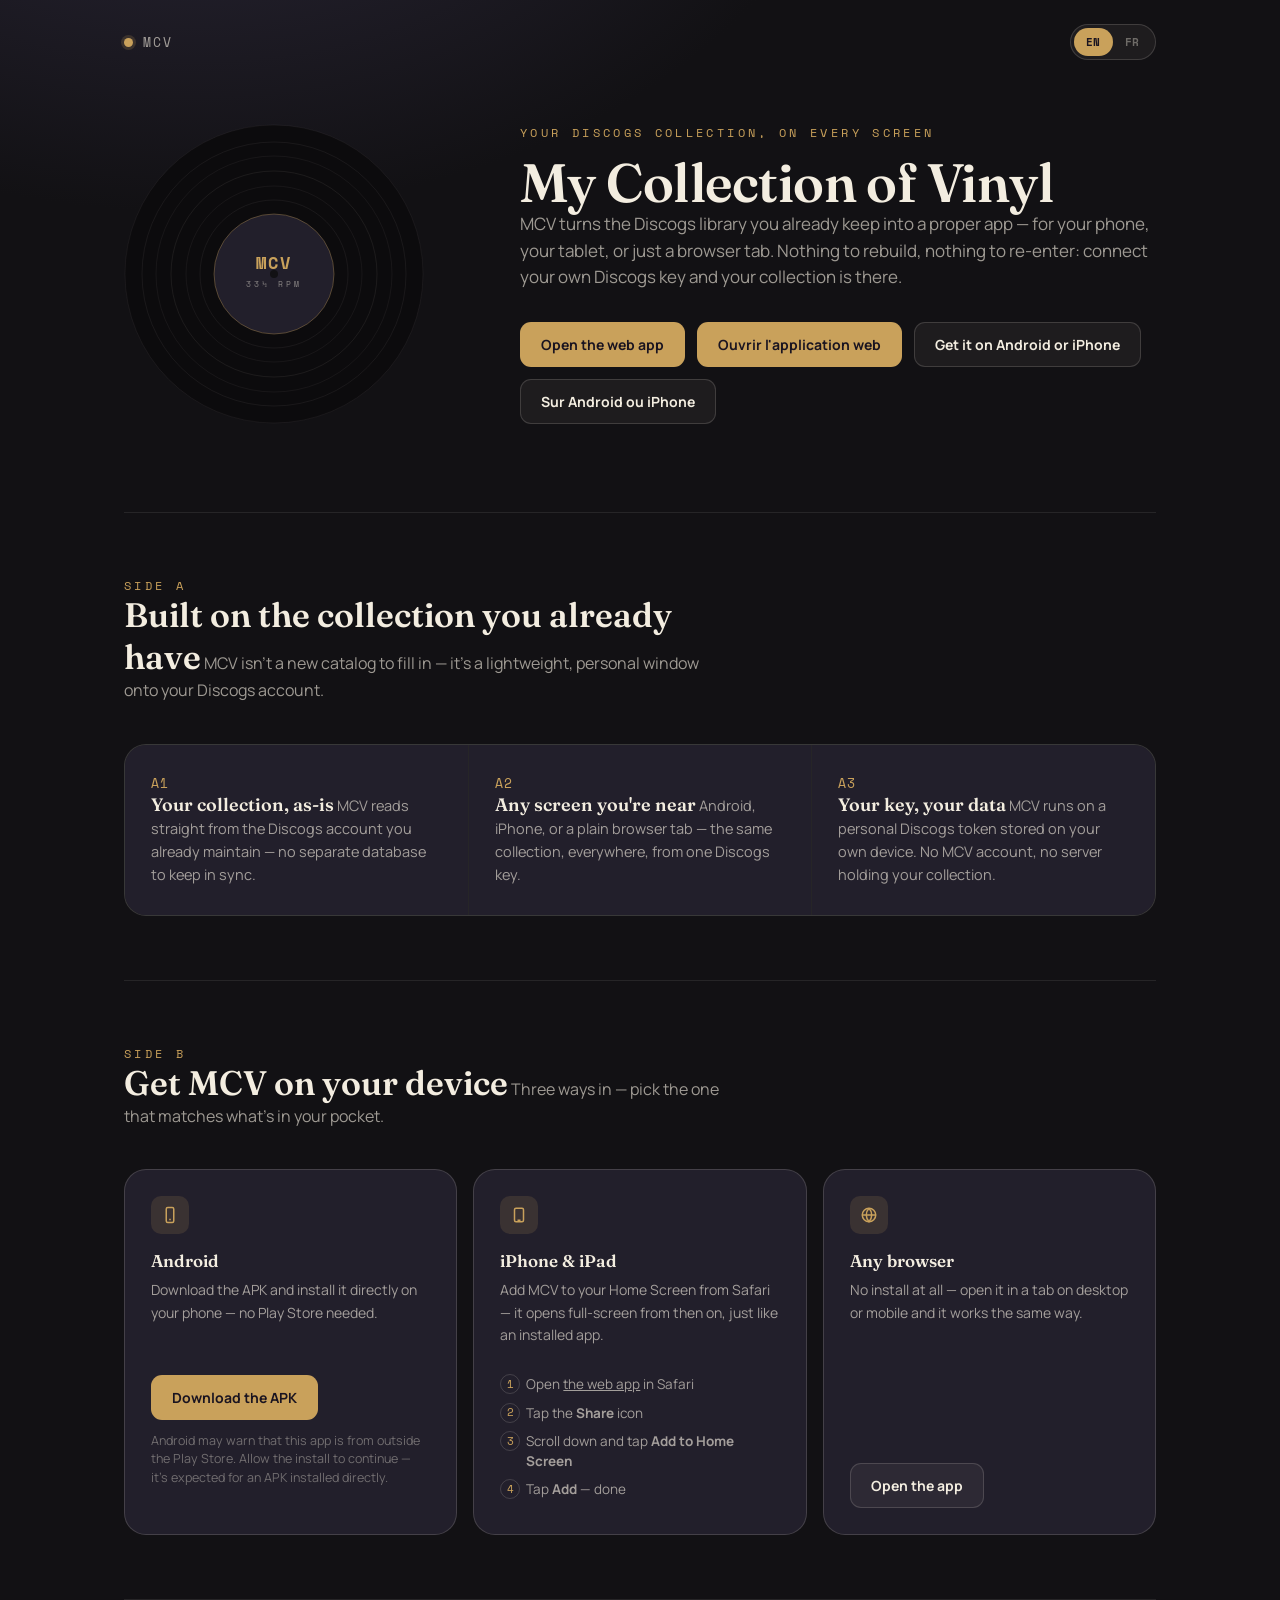
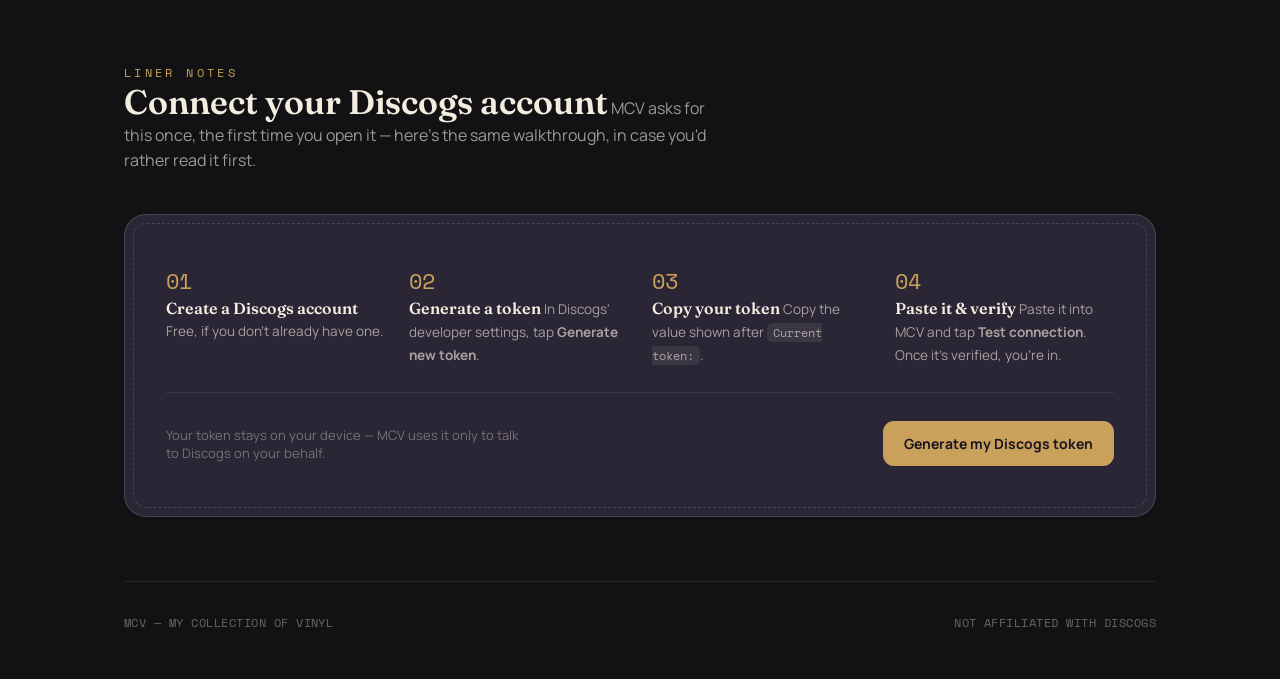
==== landing/index.html @ 3c557775 "[ADD] deploy site vitrine github pages" ====
<!DOCTYPE html>
<html lang="en" data-lang="en">
<head>
<meta charset="UTF-8">
<meta name="viewport" content="width=device-width, initial-scale=1.0">
<title>MCV — My Collection of Vinyl</title>
<meta name="description" content="Your Discogs vinyl collection, pressed into an app for Android, iPhone and the web.">
<link rel="preconnect" href="https://fonts.googleapis.com">
<link rel="preconnect" href="https://fonts.gstatic.com" crossorigin>
<link href="https://fonts.googleapis.com/css2?family=Fraunces:opsz,wght@9..144,400;9..144,600;9..144,700&family=Manrope:wght@400;500;600;700;800&family=Space+Mono:wght@400;700&display=swap" rel="stylesheet">
<style>
  :root{
    --bg-void:#121114;
    --bg-plum:#221F2B;
    --bg-plum-2:#2a2635;
    --ink:#F3EDE0;
    --ink-dim:rgba(243,237,224,0.62);
    --ink-faint:rgba(243,237,224,0.38);
    --gold:#C9A15B;
    --gold-bright:#E0BE84;
    --rust:#9C4A34;
    --groove:rgba(243,237,224,0.09);
    --groove-strong:rgba(243,237,224,0.16);
    --radius-lg:22px;
    --radius-md:16px;
    --maxw:1080px;
  }

  *{box-sizing:border-box;}
  html{scroll-behavior:smooth;}
  @media (prefers-reduced-motion: reduce){
    html{scroll-behavior:auto;}
  }

  body{
    margin:0;
    background:
      radial-gradient(1200px 800px at 15% -10%, #2c283a 0%, var(--bg-void) 55%),
      var(--bg-void);
    color:var(--ink);
    font-family:'Manrope', sans-serif;
    -webkit-font-smoothing:antialiased;
  }

  a{color:inherit;}
  button{font-family:inherit;}

  .eyebrow{
    font-family:'Space Mono', monospace;
    font-size:12px;
    letter-spacing:.28em;
    text-transform:uppercase;
    color:var(--gold);
  }

  h1,h2,h3{
    font-family:'Fraunces', serif;
    margin:0;
    color:var(--ink);
    font-weight:600;
  }

  .wrap{
    max-width:var(--maxw);
    margin:0 auto;
    padding:0 24px;
  }

  /* language toggle behaviour */
  [data-en], [data-fr]{ display:none; }
  html[data-lang="en"] [data-en]{ display:initial; }
  html[data-lang="fr"] [data-fr]{ display:initial; }
  html[data-lang="en"] span[data-en], html[data-lang="fr"] span[data-fr] { display:inline; }
  html[data-lang="en"] li[data-en], html[data-lang="fr"] li[data-fr] { display:list-item; }
  html[data-lang="en"] div[data-en], html[data-lang="fr"] div[data-fr] { display:block; }

  /* ---------- NAV ---------- */
  nav{
    display:flex;
    align-items:center;
    justify-content:space-between;
    padding:24px 0 0;
  }
  .brand{
    display:flex;
    align-items:center;
    gap:10px;
    font-family:'Space Mono', monospace;
    font-size:13px;
    letter-spacing:.14em;
    color:var(--ink-dim);
  }
  .brand .dot{
    width:9px;height:9px;border-radius:50%;
    background:var(--gold);
    box-shadow:0 0 0 3px rgba(201,161,91,0.18);
  }
  .lang-toggle{
    display:flex;
    padding:3px;
    border-radius:999px;
    background:rgba(243,237,224,0.05);
    border:1px solid var(--groove-strong);
  }
  .lang-toggle button{
    border:none;
    background:transparent;
    color:var(--ink-faint);
    font-family:'Space Mono', monospace;
    font-size:11px;
    font-weight:700;
    letter-spacing:.05em;
    padding:6px 12px;
    border-radius:999px;
    cursor:pointer;
  }
  .lang-toggle button.active{
    background:var(--gold);
    color:#1a1420;
  }
  .lang-toggle button:focus-visible, a:focus-visible, .btn:focus-visible{
    outline:2px solid var(--gold-bright);
    outline-offset:2px;
  }

  /* ---------- HERO ---------- */
  .hero{
    display:grid;
    grid-template-columns:340px 1fr;
    gap:56px;
    align-items:center;
    padding:64px 0 88px;
  }
  @media (max-width:820px){
    .hero{grid-template-columns:1fr; padding:40px 0 56px; text-align:center;}
    .hero .record-wrap{margin:0 auto;}
    .hero-actions{justify-content:center;}
  }

  .record-wrap{
    position:relative;
    width:300px;
    height:300px;
  }
  .record{
    width:100%;height:100%;
    animation:spin 9s linear infinite;
  }
  @media (prefers-reduced-motion: reduce){
    .record{animation:none;}
  }
  @keyframes spin{ to{ transform:rotate(360deg);} }

  h1.headline{
    font-size:clamp(34px, 5vw, 54px);
    line-height:1.04;
    letter-spacing:-.01em;
  }
  .tagline{
    margin-top:18px;
    font-size:17px;
    line-height:1.55;
    color:var(--ink-dim);
    max-width:46ch;
  }
  @media (max-width:820px){ .tagline{ margin-inline:auto; } }

  .hero-actions{
    margin-top:32px;
    display:flex;
    flex-wrap:wrap;
    gap:12px;
  }
  .btn{
    display:inline-flex;
    align-items:center;
    gap:8px;
    padding:12px 20px;
    border-radius:11px;
    font-size:14px;
    font-weight:700;
    text-decoration:none;
    border:1px solid transparent;
    cursor:pointer;
  }
  .btn-primary{ background:var(--gold); color:#1a1420; }
  .btn-primary:hover{ background:var(--gold-bright); }
  .btn-ghost{ background:rgba(243,237,224,0.05); border-color:var(--groove-strong); color:var(--ink); }
  .btn-ghost:hover{ border-color:var(--gold); }

  /* ---------- SECTION shell ---------- */
  section{ padding:64px 0; border-top:1px solid var(--groove); }
  .section-head{ margin-bottom:40px; max-width:60ch; }
  @media (max-width:820px){ .section-head{ text-align:center; margin-inline:auto; } }
  .section-head h2{ font-size:clamp(26px,3.4vw,34px); margin-top:10px; }
  .section-head p{ color:var(--ink-dim); margin-top:12px; line-height:1.6; }

  /* ---------- TRACKLIST (features) ---------- */
  .tracklist{
    display:grid;
    grid-template-columns:repeat(3,1fr);
    gap:1px;
    background:var(--groove);
    border:1px solid var(--groove);
    border-radius:var(--radius-lg);
    overflow:hidden;
  }
  @media (max-width:820px){ .tracklist{ grid-template-columns:1fr; } }
  .track{
    background:var(--bg-plum);
    padding:28px 26px;
  }
  .track .idx{
    font-family:'Space Mono', monospace;
    color:var(--gold);
    font-size:13px;
    letter-spacing:.08em;
  }
  .track h3{ font-size:18px; margin-top:14px; }
  .track p{ color:var(--ink-dim); font-size:14.5px; line-height:1.6; margin-top:10px; }

  /* ---------- PLATFORM CARDS ---------- */
  .platforms{
    display:grid;
    grid-template-columns:repeat(3,1fr);
    gap:16px;
  }
  @media (max-width:900px){ .platforms{ grid-template-columns:1fr; } }
  .card{
    background:var(--bg-plum);
    border:1px solid var(--groove-strong);
    border-radius:var(--radius-lg);
    padding:26px;
    display:flex;
    flex-direction:column;
  }
  .card .icon{
    width:38px;height:38px;
    display:flex;align-items:center;justify-content:center;
    border-radius:10px;
    background:rgba(201,161,91,0.14);
    color:var(--gold);
    margin-bottom:16px;
  }
  .card h3{ font-size:17px; }
  .card p{ color:var(--ink-dim); font-size:14px; line-height:1.6; margin-top:8px; flex:1; }
  .card .btn{ margin-top:18px; align-self:flex-start; }
  .card .note{
    margin-top:12px;
    font-size:12.5px;
    color:var(--ink-faint);
    line-height:1.5;
  }
  .steps-inline{ margin:14px 0 0; padding-left:0; list-style:none; }
  .steps-inline li{
    counter-increment:step;
    font-size:13.5px;
    color:var(--ink-dim);
    padding-left:26px;
    position:relative;
    margin-bottom:8px;
    line-height:1.5;
  }
  .steps-inline{ counter-reset:step; }
  .steps-inline li::before{
    content:counter(step);
    position:absolute; left:0; top:0;
    font-family:'Space Mono', monospace;
    font-size:11px;
    color:var(--gold);
    border:1px solid var(--groove-strong);
    width:18px;height:18px;
    border-radius:50%;
    display:flex;align-items:center;justify-content:center;
  }

  /* ---------- SETUP (liner notes) ---------- */
  .liner{
    background:var(--bg-plum-2);
    border:1px solid var(--groove-strong);
    border-radius:var(--radius-lg);
    padding:8px;
  }
  .liner-inner{
    border:1px dashed var(--groove-strong);
    border-radius:calc(var(--radius-lg) - 8px);
    padding:32px;
  }
  .setup-steps{
    display:grid;
    grid-template-columns:repeat(4,1fr);
    gap:24px;
    margin-top:8px;
  }
  @media (max-width:900px){ .setup-steps{ grid-template-columns:1fr 1fr; } }
  @media (max-width:560px){ .setup-steps{ grid-template-columns:1fr; } }
  .setup-step .num{
    font-family:'Space Mono', monospace;
    font-size:22px;
    color:var(--gold);
  }
  .setup-step h4{
    font-family:'Fraunces', serif;
    font-weight:600;
    font-size:16px;
    margin:8px 0 0;
    color:var(--ink);
  }
  .setup-step p{
    font-size:13.5px;
    color:var(--ink-dim);
    line-height:1.55;
    margin-top:6px;
  }
  .setup-step code{
    background:rgba(243,237,224,0.08);
    padding:1px 6px;
    border-radius:5px;
    font-family:'Space Mono', monospace;
    font-size:12px;
  }
  .liner-foot{
    margin-top:26px;
    padding-top:20px;
    border-top:1px solid var(--groove);
    display:flex;
    align-items:center;
    justify-content:space-between;
    flex-wrap:wrap;
    gap:14px;
  }
  .liner-foot p{ color:var(--ink-faint); font-size:13px; max-width:44ch; }

  footer{
    border-top:1px solid var(--groove);
    padding:32px 0 48px;
    display:flex;
    justify-content:space-between;
    align-items:center;
    flex-wrap:wrap;
    gap:12px;
    font-family:'Space Mono', monospace;
    font-size:12px;
    color:var(--ink-faint);
    letter-spacing:.04em;
  }
</style>
</head>
<body>

<div class="wrap">
  <nav>
    <div class="brand"><span class="dot"></span> MCV</div>
    <div class="lang-toggle" role="group" aria-label="Language">
      <button id="btn-en" class="active" onclick="setLang('en')">EN</button>
      <button id="btn-fr" onclick="setLang('fr')">FR</button>
    </div>
  </nav>

  <!-- ---------- HERO ---------- -->
  <section class="hero" style="border-top:none;">
    <div class="record-wrap" aria-hidden="true">
      <svg class="record" viewBox="0 0 300 300" xmlns="http://www.w3.org/2000/svg">
        <circle cx="150" cy="150" r="149" fill="#0c0b0d"/>
        <circle cx="150" cy="150" r="149" fill="none" stroke="rgba(243,237,224,0.05)" stroke-width="1"/>
        <circle cx="150" cy="150" r="132" fill="none" stroke="rgba(243,237,224,0.06)" stroke-width="1"/>
        <circle cx="150" cy="150" r="118" fill="none" stroke="rgba(243,237,224,0.05)" stroke-width="1"/>
        <circle cx="150" cy="150" r="103" fill="none" stroke="rgba(243,237,224,0.07)" stroke-width="1"/>
        <circle cx="150" cy="150" r="88" fill="none" stroke="rgba(243,237,224,0.05)" stroke-width="1"/>
        <circle cx="150" cy="150" r="74" fill="none" stroke="rgba(243,237,224,0.06)" stroke-width="1"/>
        <circle cx="150" cy="150" r="60" fill="#221F2B" stroke="rgba(201,161,91,0.35)" stroke-width="1"/>
        <circle cx="150" cy="150" r="59" fill="none"/>
        <text x="150" y="145" text-anchor="middle" font-family="Space Mono, monospace" font-size="17" letter-spacing="2" fill="#C9A15B" font-weight="700">MCV</text>
        <text x="150" y="163" text-anchor="middle" font-family="Space Mono, monospace" font-size="8" letter-spacing="3" fill="rgba(243,237,224,0.5)">33⅓ RPM</text>
        <circle cx="150" cy="150" r="4" fill="#121114"/>
      </svg>
    </div>

    <div>
      <div class="eyebrow" data-en>YOUR DISCOGS COLLECTION, ON EVERY SCREEN</div>
      <div class="eyebrow" data-fr>VOTRE COLLECTION DISCOGS, SUR TOUS VOS ÉCRANS</div>
      <h1 class="headline" style="margin-top:14px;">
        <span data-en>My Collection of Vinyl</span>
        <span data-fr>My Collection of Vinyl</span>
      </h1>
      <p class="tagline" data-en>MCV turns the Discogs library you already keep into a proper app — for your phone, your tablet, or just a browser tab. Nothing to rebuild, nothing to re-enter: connect your own Discogs key and your collection is there.</p>
      <p class="tagline" data-fr>MCV transforme la collection que vous tenez déjà sur Discogs en une vraie application — pour votre téléphone, votre tablette, ou simplement un onglet de navigateur. Rien à reconstruire, rien à ressaisir : connectez votre propre clé Discogs et votre collection est là.</p>

      <div class="hero-actions">
        <a class="btn btn-primary" href="../" data-en>Open the web app</a>
        <a class="btn btn-primary" href="../" data-fr>Ouvrir l'application web</a>
        <a class="btn btn-ghost" href="#get-app" data-en>Get it on Android or iPhone</a>
        <a class="btn btn-ghost" href="#get-app" data-fr>Sur Android ou iPhone</a>
      </div>
    </div>
  </section>

  <!-- ---------- WHAT IT IS ---------- -->
  <section id="about">
    <div class="section-head">
      <div class="eyebrow" data-en>SIDE A</div>
      <div class="eyebrow" data-fr>FACE A</div>
      <h2 data-en>Built on the collection you already have</h2>
      <h2 data-fr>Construite sur la collection que vous avez déjà</h2>
      <p data-en>MCV isn't a new catalog to fill in — it's a lightweight, personal window onto your Discogs account.</p>
      <p data-fr>MCV n'est pas un nouveau catalogue à remplir — c'est une fenêtre légère et personnelle sur votre compte Discogs.</p>
    </div>

    <div class="tracklist">
      <div class="track">
        <div class="idx">A1</div>
        <h3 data-en>Your collection, as-is</h3>
        <h3 data-fr>Votre collection, telle quelle</h3>
        <p data-en>MCV reads straight from the Discogs account you already maintain — no separate database to keep in sync.</p>
        <p data-fr>MCV lit directement le compte Discogs que vous tenez déjà — aucune base séparée à synchroniser.</p>
      </div>
      <div class="track">
        <div class="idx">A2</div>
        <h3 data-en>Any screen you're near</h3>
        <h3 data-fr>N'importe quel écran</h3>
        <p data-en>Android, iPhone, or a plain browser tab — the same collection, everywhere, from one Discogs key.</p>
        <p data-fr>Android, iPhone, ou simplement un navigateur — la même collection, partout, avec une seule clé Discogs.</p>
      </div>
      <div class="track">
        <div class="idx">A3</div>
        <h3 data-en>Your key, your data</h3>
        <h3 data-fr>Votre clé, vos données</h3>
        <p data-en>MCV runs on a personal Discogs token stored on your own device. No MCV account, no server holding your collection.</p>
        <p data-fr>MCV fonctionne avec un jeton Discogs personnel stocké sur votre propre appareil. Aucun compte MCV, aucun serveur ne conserve votre collection.</p>
      </div>
    </div>
  </section>

  <!-- ---------- GET THE APP ---------- -->
  <section id="get-app">
    <div class="section-head">
      <div class="eyebrow" data-en>SIDE B</div>
      <div class="eyebrow" data-fr>FACE B</div>
      <h2 data-en>Get MCV on your device</h2>
      <h2 data-fr>Installer MCV sur votre appareil</h2>
      <p data-en>Three ways in — pick the one that matches what's in your pocket.</p>
      <p data-fr>Trois façons d'y accéder — choisissez celle qui correspond à ce que vous avez sous la main.</p>
    </div>

    <div class="platforms">
      <div class="card">
        <div class="icon" aria-hidden="true">
          <svg width="18" height="18" viewBox="0 0 24 24" fill="none" stroke="currentColor" stroke-width="2"><rect x="7" y="2" width="10" height="20" rx="2"/><line x1="11" y1="18" x2="13" y2="18"/></svg>
        </div>
        <h3 data-en>Android</h3>
        <h3 data-fr>Android</h3>
        <p data-en>Download the APK and install it directly on your phone — no Play Store needed.</p>
        <p data-fr>Téléchargez l'APK et installez-le directement sur votre téléphone — sans passer par le Play Store.</p>
        <a class="btn btn-primary" href="./downloads/mcv.apk" download>
          <span data-en>Download the APK</span><span data-fr>Télécharger l'APK</span>
        </a>
        <p class="note" data-en>Android may warn that this app is from outside the Play Store. Allow the install to continue — it's expected for an APK installed directly.</p>
        <p class="note" data-fr>Android peut signaler que l'application vient d'en dehors du Play Store. Autorisez l'installation à continuer — c'est normal pour un APK installé directement.</p>
      </div>

      <div class="card">
        <div class="icon" aria-hidden="true">
          <svg width="18" height="18" viewBox="0 0 24 24" fill="none" stroke="currentColor" stroke-width="2"><rect x="6" y="3" width="12" height="18" rx="2"/><line x1="10" y1="19" x2="14" y2="19"/></svg>
        </div>
        <h3 data-en>iPhone &amp; iPad</h3>
        <h3 data-fr>iPhone et iPad</h3>
        <p data-en>Add MCV to your Home Screen from Safari — it opens full-screen from then on, just like an installed app.</p>
        <p data-fr>Ajoutez MCV à votre écran d'accueil depuis Safari — elle s'ouvrira ensuite en plein écran, comme une application installée.</p>
        <ol class="steps-inline">
          <li data-en>Open <a href="../">the web app</a> in Safari</li>
          <li data-fr>Ouvrez <a href="../">l'application web</a> dans Safari</li>
          <li data-en>Tap the <strong>Share</strong> icon</li>
          <li data-fr>Appuyez sur l'icône <strong>Partager</strong></li>
          <li data-en>Scroll down and tap <strong>Add to Home Screen</strong></li>
          <li data-fr>Faites défiler puis appuyez sur <strong>Sur l'écran d'accueil</strong></li>
          <li data-en>Tap <strong>Add</strong> — done</li>
          <li data-fr>Appuyez sur <strong>Ajouter</strong> — c'est fait</li>
        </ol>
      </div>

      <div class="card">
        <div class="icon" aria-hidden="true">
          <svg width="18" height="18" viewBox="0 0 24 24" fill="none" stroke="currentColor" stroke-width="2"><circle cx="12" cy="12" r="9"/><path d="M3 12h18M12 3a13 13 0 0 1 0 18a13 13 0 0 1 0-18"/></svg>
        </div>
        <h3 data-en>Any browser</h3>
        <h3 data-fr>N'importe quel navigateur</h3>
        <p data-en>No install at all — open it in a tab on desktop or mobile and it works the same way.</p>
        <p data-fr>Aucune installation — ouvrez-la dans un onglet, sur ordinateur ou mobile, elle fonctionne de la même façon.</p>
        <a class="btn btn-ghost" href="../">
          <span data-en>Open the app</span><span data-fr>Ouvrir l'application</span>
        </a>
      </div>
    </div>
  </section>

  <!-- ---------- SETUP / LINER NOTES ---------- -->
  <section id="setup">
    <div class="section-head">
      <div class="eyebrow" data-en>LINER NOTES</div>
      <div class="eyebrow" data-fr>NOTES DE POCHETTE</div>
      <h2 data-en>Connect your Discogs account</h2>
      <h2 data-fr>Connecter votre compte Discogs</h2>
      <p data-en>MCV asks for this once, the first time you open it — here's the same walkthrough, in case you'd rather read it first.</p>
      <p data-fr>MCV le demande une seule fois, à la première ouverture — voici exactement les mêmes étapes, si vous préférez les lire avant.</p>
    </div>

    <div class="liner">
      <div class="liner-inner">
        <div class="setup-steps">
          <div class="setup-step">
            <div class="num">01</div>
            <h4 data-en>Create a Discogs account</h4>
            <h4 data-fr>Créez un compte Discogs</h4>
            <p data-en>Free, if you don't already have one.</p>
            <p data-fr>Gratuit, si vous n'en avez pas encore un.</p>
          </div>
          <div class="setup-step">
            <div class="num">02</div>
            <h4 data-en>Generate a token</h4>
            <h4 data-fr>Générez un jeton</h4>
            <p data-en>In Discogs' developer settings, tap <strong>Generate new token</strong>.</p>
            <p data-fr>Dans les paramètres développeur de Discogs, appuyez sur <strong>Générer un nouveau jeton</strong>.</p>
          </div>
          <div class="setup-step">
            <div class="num">03</div>
            <h4 data-en>Copy your token</h4>
            <h4 data-fr>Copiez votre jeton</h4>
            <p data-en>Copy the value shown after <code>Current token:</code>.</p>
            <p data-fr>Copiez la valeur affichée après <code>Jeton actuel :</code>.</p>
          </div>
          <div class="setup-step">
            <div class="num">04</div>
            <h4 data-en>Paste it &amp; verify</h4>
            <h4 data-fr>Collez-le et vérifiez</h4>
            <p data-en>Paste it into MCV and tap <strong>Test connection</strong>. Once it's verified, you're in.</p>
            <p data-fr>Collez-le dans MCV et appuyez sur <strong>Tester la connexion</strong>. Une fois vérifié, vous y êtes.</p>
          </div>
        </div>

        <div class="liner-foot">
          <p data-en>Your token stays on your device — MCV uses it only to talk to Discogs on your behalf.</p>
          <p data-fr>Votre jeton reste sur votre appareil — MCV l'utilise uniquement pour parler à Discogs en votre nom.</p>
          <a class="btn btn-primary" href="https://www.discogs.com/settings/developers" target="_blank" rel="noopener">
            <span data-en>Generate my Discogs token</span><span data-fr>Générer mon jeton Discogs</span>
          </a>
        </div>
      </div>
    </div>
  </section>

  <footer>
    <span>MCV — MY COLLECTION OF VINYL</span>
    <span data-en>NOT AFFILIATED WITH DISCOGS</span>
    <span data-fr>NON AFFILIÉ À DISCOGS</span>
  </footer>
</div>

<script>
  function setLang(lang){
    document.documentElement.setAttribute('data-lang', lang);
    document.getElementById('btn-en').classList.toggle('active', lang === 'en');
    document.getElementById('btn-fr').classList.toggle('active', lang === 'fr');
    try { localStorage.setItem('mcv-lang', lang); } catch(e) {}
  }
  (function(){
    try {
      var saved = localStorage.getItem('mcv-lang');
      if (saved === 'fr' || saved === 'en') setLang(saved);
    } catch(e) {}
  })();
</script>

</body>
</html>
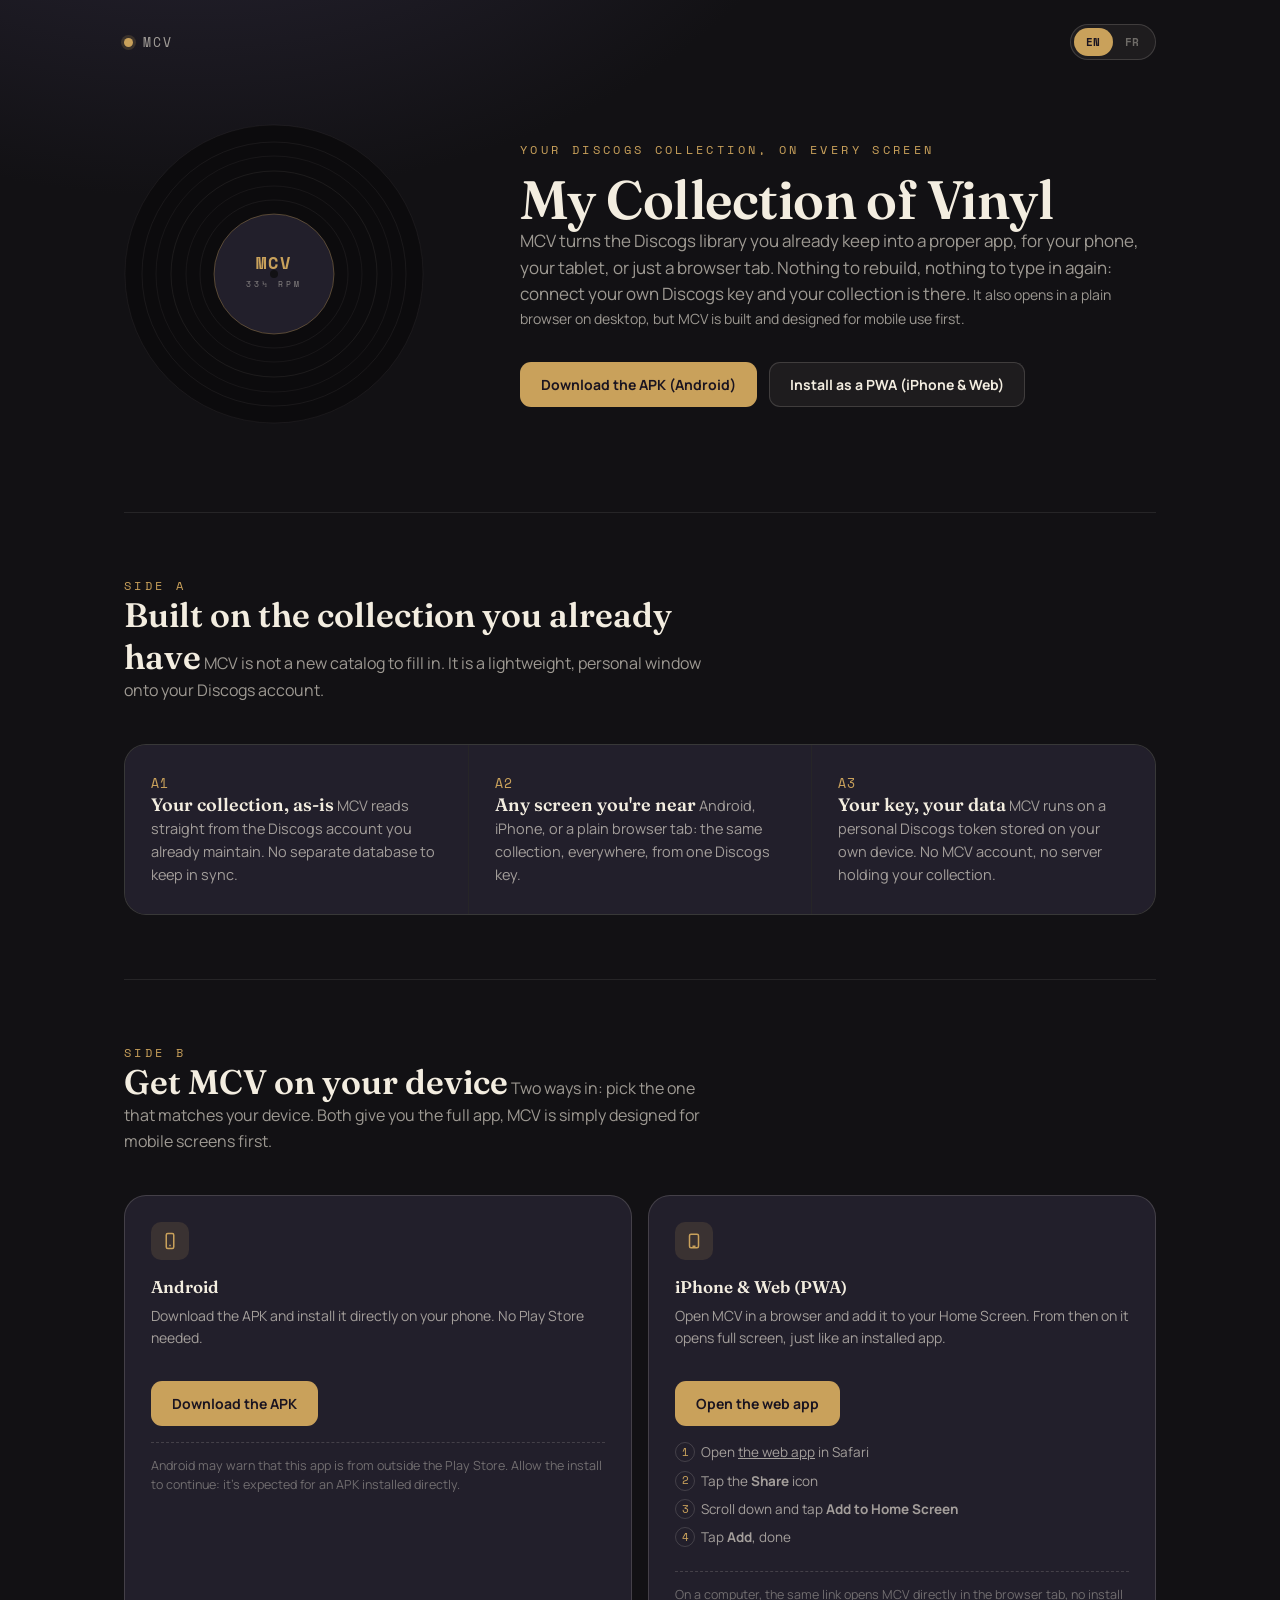
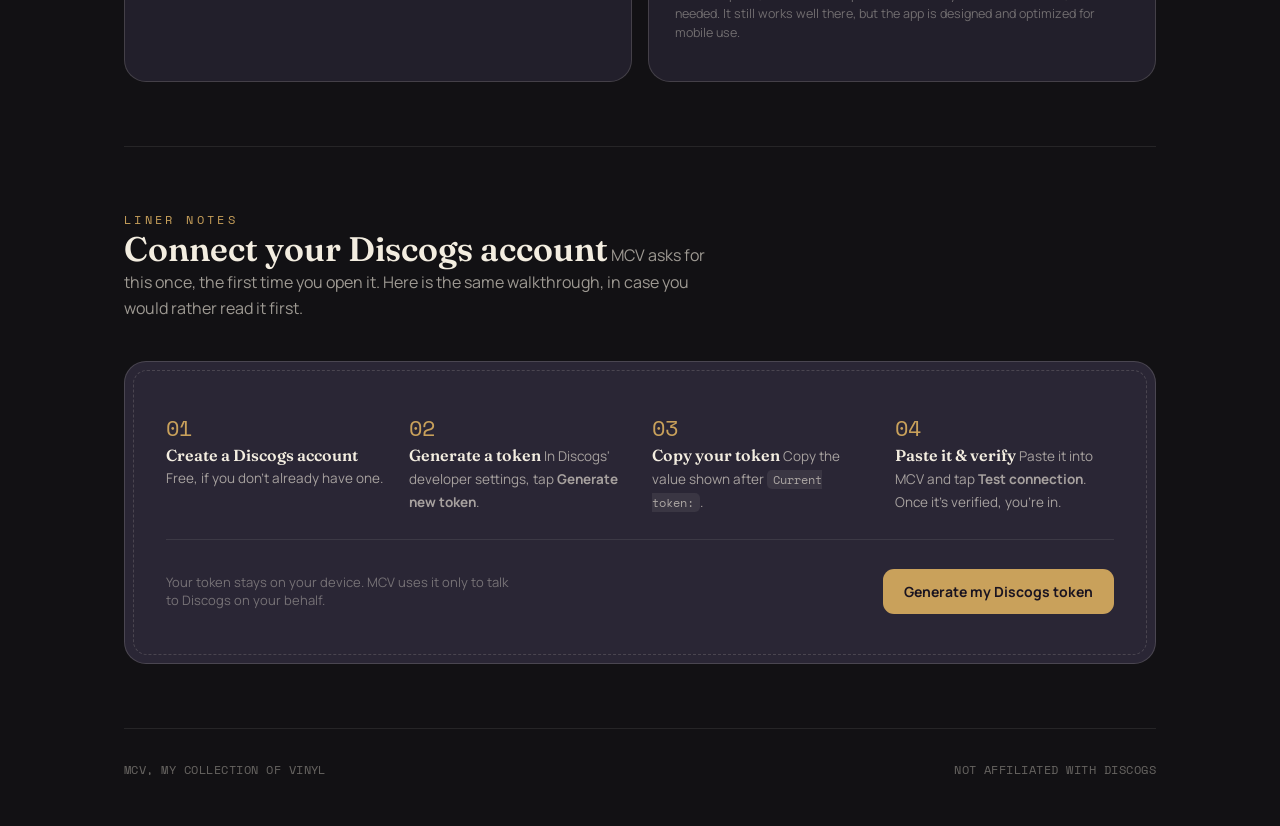
==== commit bd9a94ed: "[ADD] deploy site vitrine github pages" ====
--- a/landing/index.html
+++ b/landing/index.html
@@ -40,6 +40,7 @@
     color:var(--ink);
     font-family:'Manrope', sans-serif;
     -webkit-font-smoothing:antialiased;
+    overflow-x:hidden;
   }
 
   a{color:inherit;}
@@ -80,6 +81,8 @@
     align-items:center;
     justify-content:space-between;
     padding:24px 0 0;
+    flex-wrap:wrap;
+    gap:12px;
   }
   .brand{
     display:flex;
@@ -141,6 +144,11 @@
     position:relative;
     width:300px;
     height:300px;
+    max-width:70vw;
+    max-height:70vw;
+  }
+  @media (min-width:481px){
+    .record-wrap{ max-width:300px; max-height:300px; }
   }
   .record{
     width:100%;height:100%;
@@ -152,13 +160,13 @@
   @keyframes spin{ to{ transform:rotate(360deg);} }
 
   h1.headline{
-    font-size:clamp(34px, 5vw, 54px);
+    font-size:clamp(30px, 6vw, 54px);
     line-height:1.04;
     letter-spacing:-.01em;
   }
   .tagline{
     margin-top:18px;
-    font-size:17px;
+    font-size:clamp(15px, 2.6vw, 17px);
     line-height:1.55;
     color:var(--ink-dim);
     max-width:46ch;
@@ -190,9 +198,10 @@
 
   /* ---------- SECTION shell ---------- */
   section{ padding:64px 0; border-top:1px solid var(--groove); }
+  @media (max-width:600px){ section{ padding:44px 0; } }
   .section-head{ margin-bottom:40px; max-width:60ch; }
   @media (max-width:820px){ .section-head{ text-align:center; margin-inline:auto; } }
-  .section-head h2{ font-size:clamp(26px,3.4vw,34px); margin-top:10px; }
+  .section-head h2{ font-size:clamp(24px,4.4vw,34px); margin-top:10px; }
   .section-head p{ color:var(--ink-dim); margin-top:12px; line-height:1.6; }
 
   /* ---------- TRACKLIST (features) ---------- */
@@ -222,10 +231,10 @@
   /* ---------- PLATFORM CARDS ---------- */
   .platforms{
     display:grid;
-    grid-template-columns:repeat(3,1fr);
+    grid-template-columns:repeat(2,1fr);
     gap:16px;
   }
-  @media (max-width:900px){ .platforms{ grid-template-columns:1fr; } }
+  @media (max-width:760px){ .platforms{ grid-template-columns:1fr; } }
   .card{
     background:var(--bg-plum);
     border:1px solid var(--groove-strong);
@@ -243,15 +252,17 @@
     margin-bottom:16px;
   }
   .card h3{ font-size:17px; }
-  .card p{ color:var(--ink-dim); font-size:14px; line-height:1.6; margin-top:8px; flex:1; }
+  .card p{ color:var(--ink-dim); font-size:14px; line-height:1.6; margin-top:8px; }
   .card .btn{ margin-top:18px; align-self:flex-start; }
   .card .note{
-    margin-top:12px;
+    margin-top:16px;
+    padding-top:14px;
+    border-top:1px dashed var(--groove-strong);
     font-size:12.5px;
     color:var(--ink-faint);
     line-height:1.5;
   }
-  .steps-inline{ margin:14px 0 0; padding-left:0; list-style:none; }
+  .steps-inline{ margin:16px 0 0; padding-left:0; list-style:none; }
   .steps-inline li{
     counter-increment:step;
     font-size:13.5px;
@@ -286,6 +297,7 @@
     border-radius:calc(var(--radius-lg) - 8px);
     padding:32px;
   }
+  @media (max-width:600px){ .liner-inner{ padding:22px 18px; } }
   .setup-steps{
     display:grid;
     grid-template-columns:repeat(4,1fr);
@@ -343,6 +355,7 @@
     font-size:12px;
     color:var(--ink-faint);
     letter-spacing:.04em;
+    text-align:center;
   }
 </style>
 </head>
@@ -383,14 +396,18 @@
         <span data-en>My Collection of Vinyl</span>
         <span data-fr>My Collection of Vinyl</span>
       </h1>
-      <p class="tagline" data-en>MCV turns the Discogs library you already keep into a proper app — for your phone, your tablet, or just a browser tab. Nothing to rebuild, nothing to re-enter: connect your own Discogs key and your collection is there.</p>
-      <p class="tagline" data-fr>MCV transforme la collection que vous tenez déjà sur Discogs en une vraie application — pour votre téléphone, votre tablette, ou simplement un onglet de navigateur. Rien à reconstruire, rien à ressaisir : connectez votre propre clé Discogs et votre collection est là.</p>
+      <p class="tagline" data-en>MCV turns the Discogs library you already keep into a proper app, for your phone, your tablet, or just a browser tab. Nothing to rebuild, nothing to type in again: connect your own Discogs key and your collection is there.</p>
+      <p class="tagline" data-fr>MCV transforme la collection que vous tenez déjà sur Discogs en une vraie application, pour votre téléphone, votre tablette, ou simplement un onglet de navigateur. Rien à reconstruire, rien à ressaisir : connectez votre propre clé Discogs et votre collection est là.</p>
+      <p class="tagline" data-en style="margin-top:10px; font-size:14px;">It also opens in a plain browser on desktop, but MCV is built and designed for mobile use first.</p>
+      <p class="tagline" data-fr style="margin-top:10px; font-size:14px;">Elle s'ouvre aussi dans un simple navigateur sur ordinateur, mais MCV est conçue et pensée pour un usage mobile en premier lieu.</p>
 
       <div class="hero-actions">
-        <a class="btn btn-primary" href="../" data-en>Open the web app</a>
-        <a class="btn btn-primary" href="../" data-fr>Ouvrir l'application web</a>
-        <a class="btn btn-ghost" href="#get-app" data-en>Get it on Android or iPhone</a>
-        <a class="btn btn-ghost" href="#get-app" data-fr>Sur Android ou iPhone</a>
+        <a class="btn btn-primary" href="./downloads/mcv.apk" download>
+          <span data-en>Download the APK (Android)</span><span data-fr>Télécharger l'APK (Android)</span>
+        </a>
+        <a class="btn btn-ghost" href="#get-app">
+          <span data-en>Install as a PWA (iPhone &amp; Web)</span><span data-fr>Installer en PWA (iPhone et Web)</span>
+        </a>
       </div>
     </div>
   </section>
@@ -402,8 +419,8 @@
       <div class="eyebrow" data-fr>FACE A</div>
       <h2 data-en>Built on the collection you already have</h2>
       <h2 data-fr>Construite sur la collection que vous avez déjà</h2>
-      <p data-en>MCV isn't a new catalog to fill in — it's a lightweight, personal window onto your Discogs account.</p>
-      <p data-fr>MCV n'est pas un nouveau catalogue à remplir — c'est une fenêtre légère et personnelle sur votre compte Discogs.</p>
+      <p data-en>MCV is not a new catalog to fill in. It is a lightweight, personal window onto your Discogs account.</p>
+      <p data-fr>MCV n'est pas un nouveau catalogue à remplir. C'est une fenêtre légère et personnelle sur votre compte Discogs.</p>
     </div>
 
     <div class="tracklist">
@@ -411,15 +428,15 @@
         <div class="idx">A1</div>
         <h3 data-en>Your collection, as-is</h3>
         <h3 data-fr>Votre collection, telle quelle</h3>
-        <p data-en>MCV reads straight from the Discogs account you already maintain — no separate database to keep in sync.</p>
-        <p data-fr>MCV lit directement le compte Discogs que vous tenez déjà — aucune base séparée à synchroniser.</p>
+        <p data-en>MCV reads straight from the Discogs account you already maintain. No separate database to keep in sync.</p>
+        <p data-fr>MCV lit directement le compte Discogs que vous tenez déjà. Aucune base séparée à synchroniser.</p>
       </div>
       <div class="track">
         <div class="idx">A2</div>
         <h3 data-en>Any screen you're near</h3>
         <h3 data-fr>N'importe quel écran</h3>
-        <p data-en>Android, iPhone, or a plain browser tab — the same collection, everywhere, from one Discogs key.</p>
-        <p data-fr>Android, iPhone, ou simplement un navigateur — la même collection, partout, avec une seule clé Discogs.</p>
+        <p data-en>Android, iPhone, or a plain browser tab: the same collection, everywhere, from one Discogs key.</p>
+        <p data-fr>Android, iPhone, ou simplement un navigateur : la même collection, partout, avec une seule clé Discogs.</p>
       </div>
       <div class="track">
         <div class="idx">A3</div>
@@ -438,8 +455,8 @@
       <div class="eyebrow" data-fr>FACE B</div>
       <h2 data-en>Get MCV on your device</h2>
       <h2 data-fr>Installer MCV sur votre appareil</h2>
-      <p data-en>Three ways in — pick the one that matches what's in your pocket.</p>
-      <p data-fr>Trois façons d'y accéder — choisissez celle qui correspond à ce que vous avez sous la main.</p>
+      <p data-en>Two ways in: pick the one that matches your device. Both give you the full app, MCV is simply designed for mobile screens first.</p>
+      <p data-fr>Deux façons d'y accéder : choisissez celle qui correspond à votre appareil. Les deux donnent accès à l'application complète, MCV est simplement pensée pour les écrans mobiles en premier lieu.</p>
     </div>
 
     <div class="platforms">
@@ -449,23 +466,26 @@
         </div>
         <h3 data-en>Android</h3>
         <h3 data-fr>Android</h3>
-        <p data-en>Download the APK and install it directly on your phone — no Play Store needed.</p>
-        <p data-fr>Téléchargez l'APK et installez-le directement sur votre téléphone — sans passer par le Play Store.</p>
+        <p data-en>Download the APK and install it directly on your phone. No Play Store needed.</p>
+        <p data-fr>Téléchargez l'APK et installez-le directement sur votre téléphone, sans passer par le Play Store.</p>
         <a class="btn btn-primary" href="./downloads/mcv.apk" download>
           <span data-en>Download the APK</span><span data-fr>Télécharger l'APK</span>
         </a>
-        <p class="note" data-en>Android may warn that this app is from outside the Play Store. Allow the install to continue — it's expected for an APK installed directly.</p>
-        <p class="note" data-fr>Android peut signaler que l'application vient d'en dehors du Play Store. Autorisez l'installation à continuer — c'est normal pour un APK installé directement.</p>
+        <p class="note" data-en>Android may warn that this app is from outside the Play Store. Allow the install to continue: it's expected for an APK installed directly.</p>
+        <p class="note" data-fr>Android peut signaler que l'application vient d'en dehors du Play Store. Autorisez l'installation à continuer, c'est normal pour un APK installé directement.</p>
       </div>
 
       <div class="card">
         <div class="icon" aria-hidden="true">
           <svg width="18" height="18" viewBox="0 0 24 24" fill="none" stroke="currentColor" stroke-width="2"><rect x="6" y="3" width="12" height="18" rx="2"/><line x1="10" y1="19" x2="14" y2="19"/></svg>
         </div>
-        <h3 data-en>iPhone &amp; iPad</h3>
-        <h3 data-fr>iPhone et iPad</h3>
-        <p data-en>Add MCV to your Home Screen from Safari — it opens full-screen from then on, just like an installed app.</p>
-        <p data-fr>Ajoutez MCV à votre écran d'accueil depuis Safari — elle s'ouvrira ensuite en plein écran, comme une application installée.</p>
+        <h3 data-en>iPhone &amp; Web (PWA)</h3>
+        <h3 data-fr>iPhone et Web (PWA)</h3>
+        <p data-en>Open MCV in a browser and add it to your Home Screen. From then on it opens full screen, just like an installed app.</p>
+        <p data-fr>Ouvrez MCV dans un navigateur et ajoutez la à l'écran d'accueil. Elle s'ouvrira ensuite en plein écran, comme une application installée.</p>
+        <a class="btn btn-primary" href="../">
+          <span data-en>Open the web app</span><span data-fr>Ouvrir l'application web</span>
+        </a>
         <ol class="steps-inline">
           <li data-en>Open <a href="../">the web app</a> in Safari</li>
           <li data-fr>Ouvrez <a href="../">l'application web</a> dans Safari</li>
@@ -473,22 +493,11 @@
           <li data-fr>Appuyez sur l'icône <strong>Partager</strong></li>
           <li data-en>Scroll down and tap <strong>Add to Home Screen</strong></li>
           <li data-fr>Faites défiler puis appuyez sur <strong>Sur l'écran d'accueil</strong></li>
-          <li data-en>Tap <strong>Add</strong> — done</li>
-          <li data-fr>Appuyez sur <strong>Ajouter</strong> — c'est fait</li>
+          <li data-en>Tap <strong>Add</strong>, done</li>
+          <li data-fr>Appuyez sur <strong>Ajouter</strong>, c'est fait</li>
         </ol>
-      </div>
-
-      <div class="card">
-        <div class="icon" aria-hidden="true">
-          <svg width="18" height="18" viewBox="0 0 24 24" fill="none" stroke="currentColor" stroke-width="2"><circle cx="12" cy="12" r="9"/><path d="M3 12h18M12 3a13 13 0 0 1 0 18a13 13 0 0 1 0-18"/></svg>
-        </div>
-        <h3 data-en>Any browser</h3>
-        <h3 data-fr>N'importe quel navigateur</h3>
-        <p data-en>No install at all — open it in a tab on desktop or mobile and it works the same way.</p>
-        <p data-fr>Aucune installation — ouvrez-la dans un onglet, sur ordinateur ou mobile, elle fonctionne de la même façon.</p>
-        <a class="btn btn-ghost" href="../">
-          <span data-en>Open the app</span><span data-fr>Ouvrir l'application</span>
-        </a>
+        <p class="note" data-en>On a computer, the same link opens MCV directly in the browser tab, no install needed. It still works well there, but the app is designed and optimized for mobile use.</p>
+        <p class="note" data-fr>Sur ordinateur, ce même lien ouvre MCV directement dans l'onglet du navigateur, sans rien installer. Cela fonctionne bien aussi, mais l'application est conçue et pensée pour un usage mobile.</p>
       </div>
     </div>
   </section>
@@ -500,8 +509,8 @@
       <div class="eyebrow" data-fr>NOTES DE POCHETTE</div>
       <h2 data-en>Connect your Discogs account</h2>
       <h2 data-fr>Connecter votre compte Discogs</h2>
-      <p data-en>MCV asks for this once, the first time you open it — here's the same walkthrough, in case you'd rather read it first.</p>
-      <p data-fr>MCV le demande une seule fois, à la première ouverture — voici exactement les mêmes étapes, si vous préférez les lire avant.</p>
+      <p data-en>MCV asks for this once, the first time you open it. Here is the same walkthrough, in case you would rather read it first.</p>
+      <p data-fr>MCV le demande une seule fois, à la première ouverture. Voici exactement les mêmes étapes, si vous préférez les lire avant.</p>
     </div>
 
     <div class="liner">
@@ -538,8 +547,8 @@
         </div>
 
         <div class="liner-foot">
-          <p data-en>Your token stays on your device — MCV uses it only to talk to Discogs on your behalf.</p>
-          <p data-fr>Votre jeton reste sur votre appareil — MCV l'utilise uniquement pour parler à Discogs en votre nom.</p>
+          <p data-en>Your token stays on your device. MCV uses it only to talk to Discogs on your behalf.</p>
+          <p data-fr>Votre jeton reste sur votre appareil. MCV l'utilise uniquement pour parler à Discogs en votre nom.</p>
           <a class="btn btn-primary" href="https://www.discogs.com/settings/developers" target="_blank" rel="noopener">
             <span data-en>Generate my Discogs token</span><span data-fr>Générer mon jeton Discogs</span>
           </a>
@@ -549,7 +558,7 @@
   </section>
 
   <footer>
-    <span>MCV — MY COLLECTION OF VINYL</span>
+    <span>MCV, MY COLLECTION OF VINYL</span>
     <span data-en>NOT AFFILIATED WITH DISCOGS</span>
     <span data-fr>NON AFFILIÉ À DISCOGS</span>
   </footer>
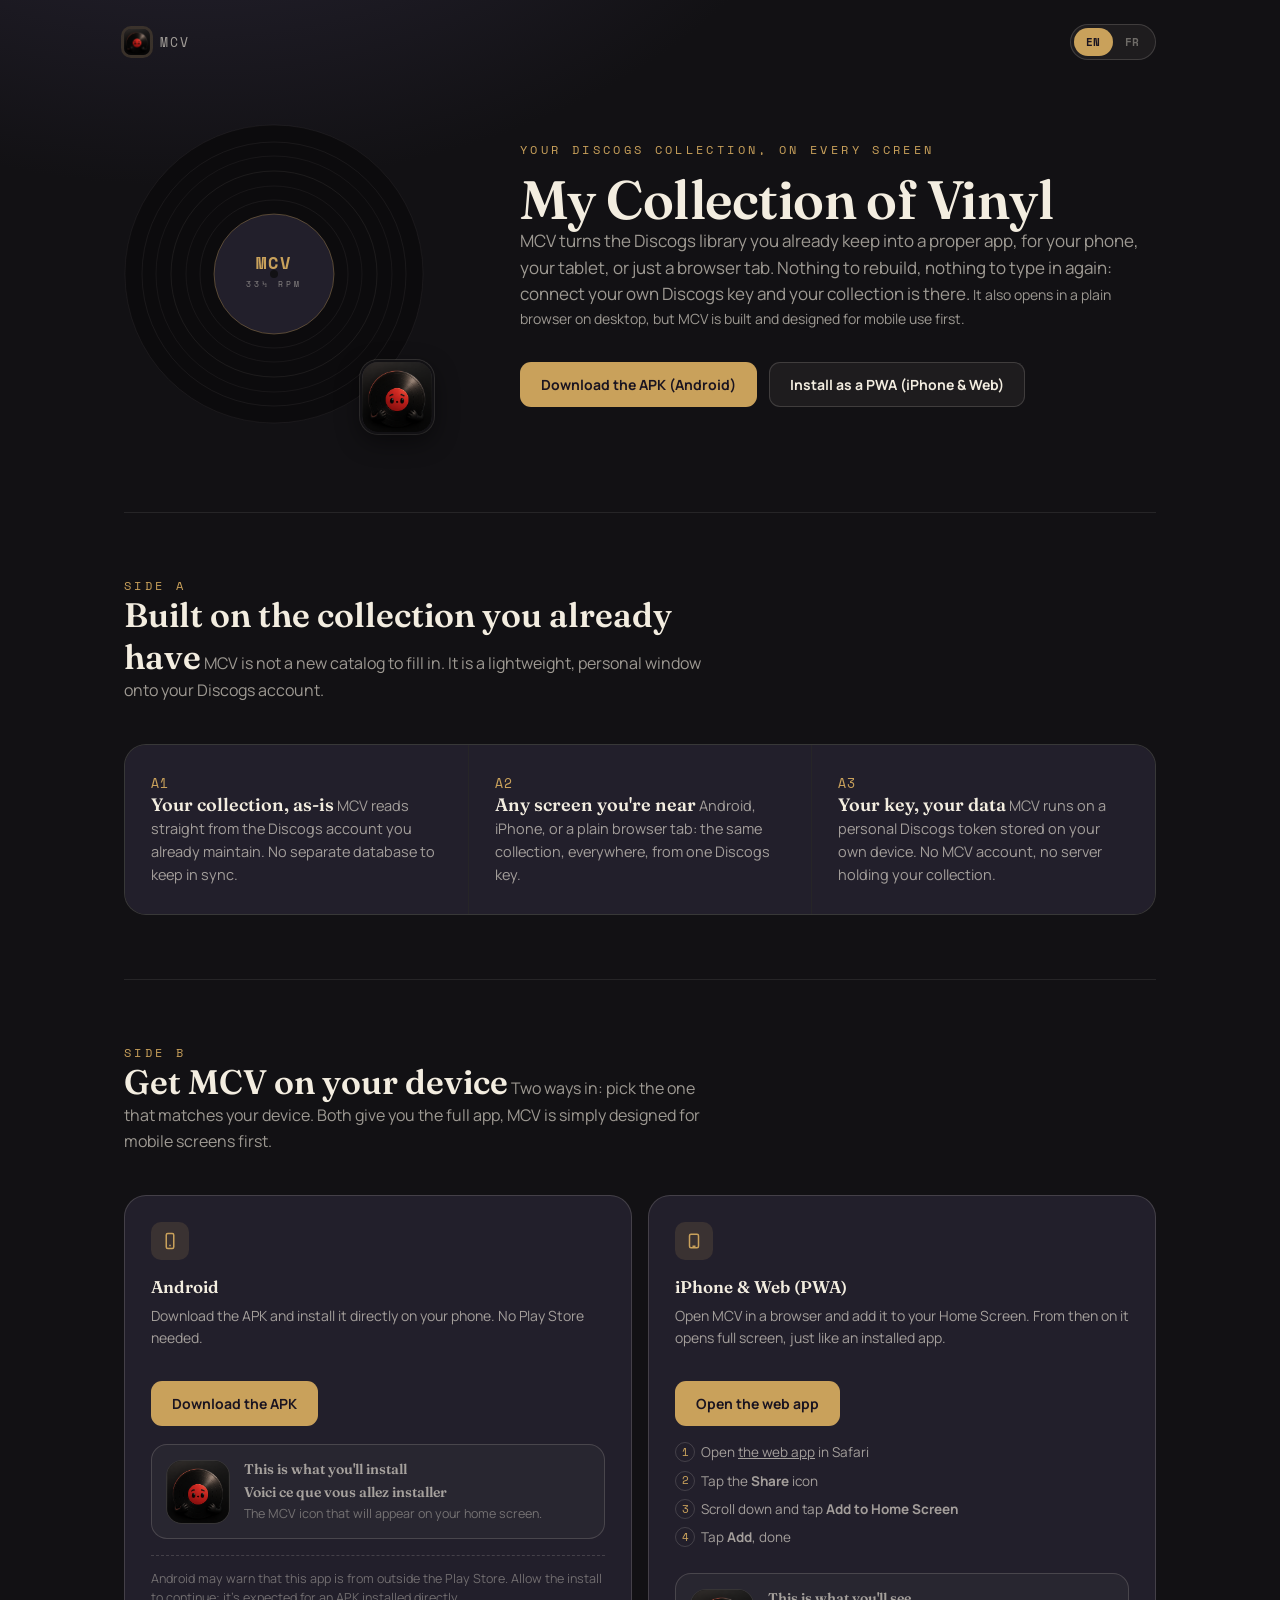
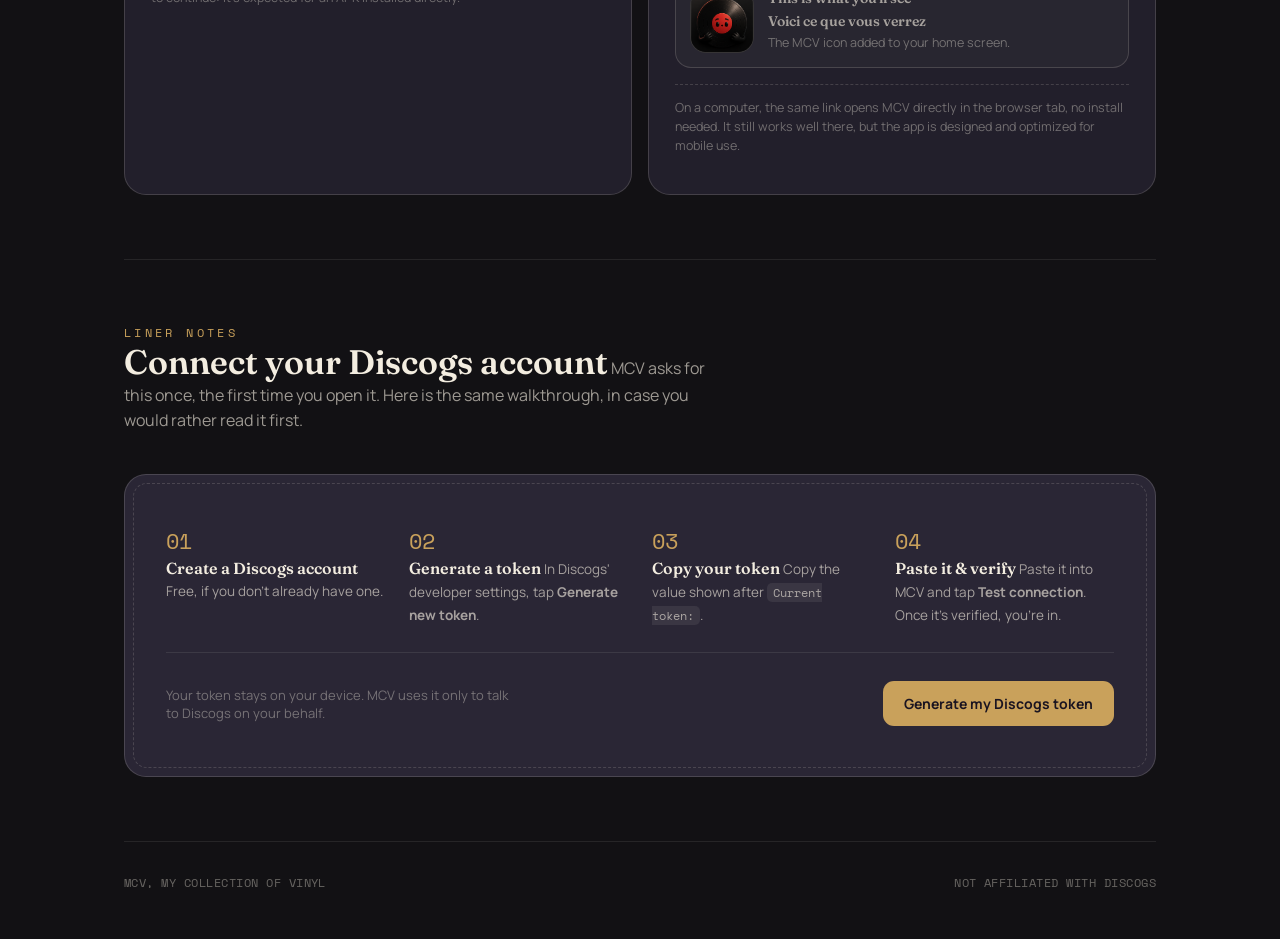
==== commit 19b9ef87: "[ADD] logo in landing page" ====
--- a/landing/index.html
+++ b/landing/index.html
@@ -93,10 +93,13 @@
     letter-spacing:.14em;
     color:var(--ink-dim);
   }
-  .brand .dot{
-    width:9px;height:9px;border-radius:50%;
-    background:var(--gold);
+  .brand .logo-mark{
+    width:26px;
+    height:26px;
+    border-radius:7px;
+    object-fit:cover;
     box-shadow:0 0 0 3px rgba(201,161,91,0.18);
+    display:block;
   }
   .lang-toggle{
     display:flex;
@@ -158,6 +161,27 @@
     .record{animation:none;}
   }
   @keyframes spin{ to{ transform:rotate(360deg);} }
+
+  .hero-logo-badge{
+    position:absolute;
+    bottom:-10px;
+    right:-10px;
+    width:74px;
+    height:74px;
+    border-radius:18px;
+    background:var(--bg-plum);
+    border:2px solid var(--bg-void);
+    box-shadow:0 8px 24px rgba(0,0,0,0.45), 0 0 0 1px var(--groove-strong);
+    display:flex;
+    align-items:center;
+    justify-content:center;
+    overflow:hidden;
+  }
+  .hero-logo-badge img{
+    width:100%;
+    height:100%;
+    object-fit:cover;
+  }
 
   h1.headline{
     font-size:clamp(30px, 6vw, 54px);
@@ -285,6 +309,48 @@
     display:flex;align-items:center;justify-content:center;
   }
 
+  /* App preview visual (phone-ish frame with logo/screenshot placeholder) */
+  .app-preview{
+    margin-top:18px;
+    display:flex;
+    align-items:center;
+    gap:14px;
+    padding:14px;
+    border-radius:var(--radius-md);
+    background:rgba(243,237,224,0.03);
+    border:1px solid var(--groove-strong);
+  }
+  .app-preview .frame{
+    width:64px;
+    height:64px;
+    flex:none;
+    border-radius:16px;
+    overflow:hidden;
+    background:var(--bg-void);
+    border:1px solid var(--groove-strong);
+    display:flex;
+    align-items:center;
+    justify-content:center;
+  }
+  .app-preview .frame img{
+    width:100%;
+    height:100%;
+    object-fit:cover;
+  }
+  .app-preview .txt{
+    font-size:12.5px;
+    color:var(--ink-faint);
+    line-height:1.5;
+  }
+  .app-preview .txt strong{
+    display:block;
+    color:var(--ink-dim);
+    font-family:'Fraunces', serif;
+    font-size:14px;
+    font-weight:600;
+    margin-bottom:2px;
+  }
+
   /* ---------- SETUP (liner notes) ---------- */
   .liner{
     background:var(--bg-plum-2);
@@ -363,7 +429,10 @@
 
 <div class="wrap">
   <nav>
-    <div class="brand"><span class="dot"></span> MCV</div>
+    <div class="brand">
+      <img class="logo-mark" src="./assets/logo.png" alt="MCV logo">
+      MCV
+    </div>
     <div class="lang-toggle" role="group" aria-label="Language">
       <button id="btn-en" class="active" onclick="setLang('en')">EN</button>
       <button id="btn-fr" onclick="setLang('fr')">FR</button>
@@ -387,6 +456,9 @@
         <text x="150" y="163" text-anchor="middle" font-family="Space Mono, monospace" font-size="8" letter-spacing="3" fill="rgba(243,237,224,0.5)">33⅓ RPM</text>
         <circle cx="150" cy="150" r="4" fill="#121114"/>
       </svg>
+      <div class="hero-logo-badge">
+        <img src="./assets/logo.png" alt="MCV app icon">
+      </div>
     </div>
 
     <div>
@@ -471,6 +543,15 @@
         <a class="btn btn-primary" href="./downloads/mcv.apk" download>
           <span data-en>Download the APK</span><span data-fr>Télécharger l'APK</span>
         </a>
+        <div class="app-preview">
+          <div class="frame"><img src="./assets/logo.png" alt="MCV app icon"></div>
+          <div class="txt">
+            <strong data-en>This is what you'll install</strong>
+            <strong data-fr>Voici ce que vous allez installer</strong>
+            <span data-en>The MCV icon that will appear on your home screen.</span>
+            <span data-fr>L'icône MCV qui apparaîtra sur votre écran d'accueil.</span>
+          </div>
+        </div>
         <p class="note" data-en>Android may warn that this app is from outside the Play Store. Allow the install to continue: it's expected for an APK installed directly.</p>
         <p class="note" data-fr>Android peut signaler que l'application vient d'en dehors du Play Store. Autorisez l'installation à continuer, c'est normal pour un APK installé directement.</p>
       </div>
@@ -496,6 +577,15 @@
           <li data-en>Tap <strong>Add</strong>, done</li>
           <li data-fr>Appuyez sur <strong>Ajouter</strong>, c'est fait</li>
         </ol>
+        <div class="app-preview">
+          <div class="frame"><img src="./assets/logo.png" alt="MCV app icon"></div>
+          <div class="txt">
+            <strong data-en>This is what you'll see</strong>
+            <strong data-fr>Voici ce que vous verrez</strong>
+            <span data-en>The MCV icon added to your home screen.</span>
+            <span data-fr>L'icône MCV ajoutée à votre écran d'accueil.</span>
+          </div>
+        </div>
         <p class="note" data-en>On a computer, the same link opens MCV directly in the browser tab, no install needed. It still works well there, but the app is designed and optimized for mobile use.</p>
         <p class="note" data-fr>Sur ordinateur, ce même lien ouvre MCV directement dans l'onglet du navigateur, sans rien installer. Cela fonctionne bien aussi, mais l'application est conçue et pensée pour un usage mobile.</p>
       </div>
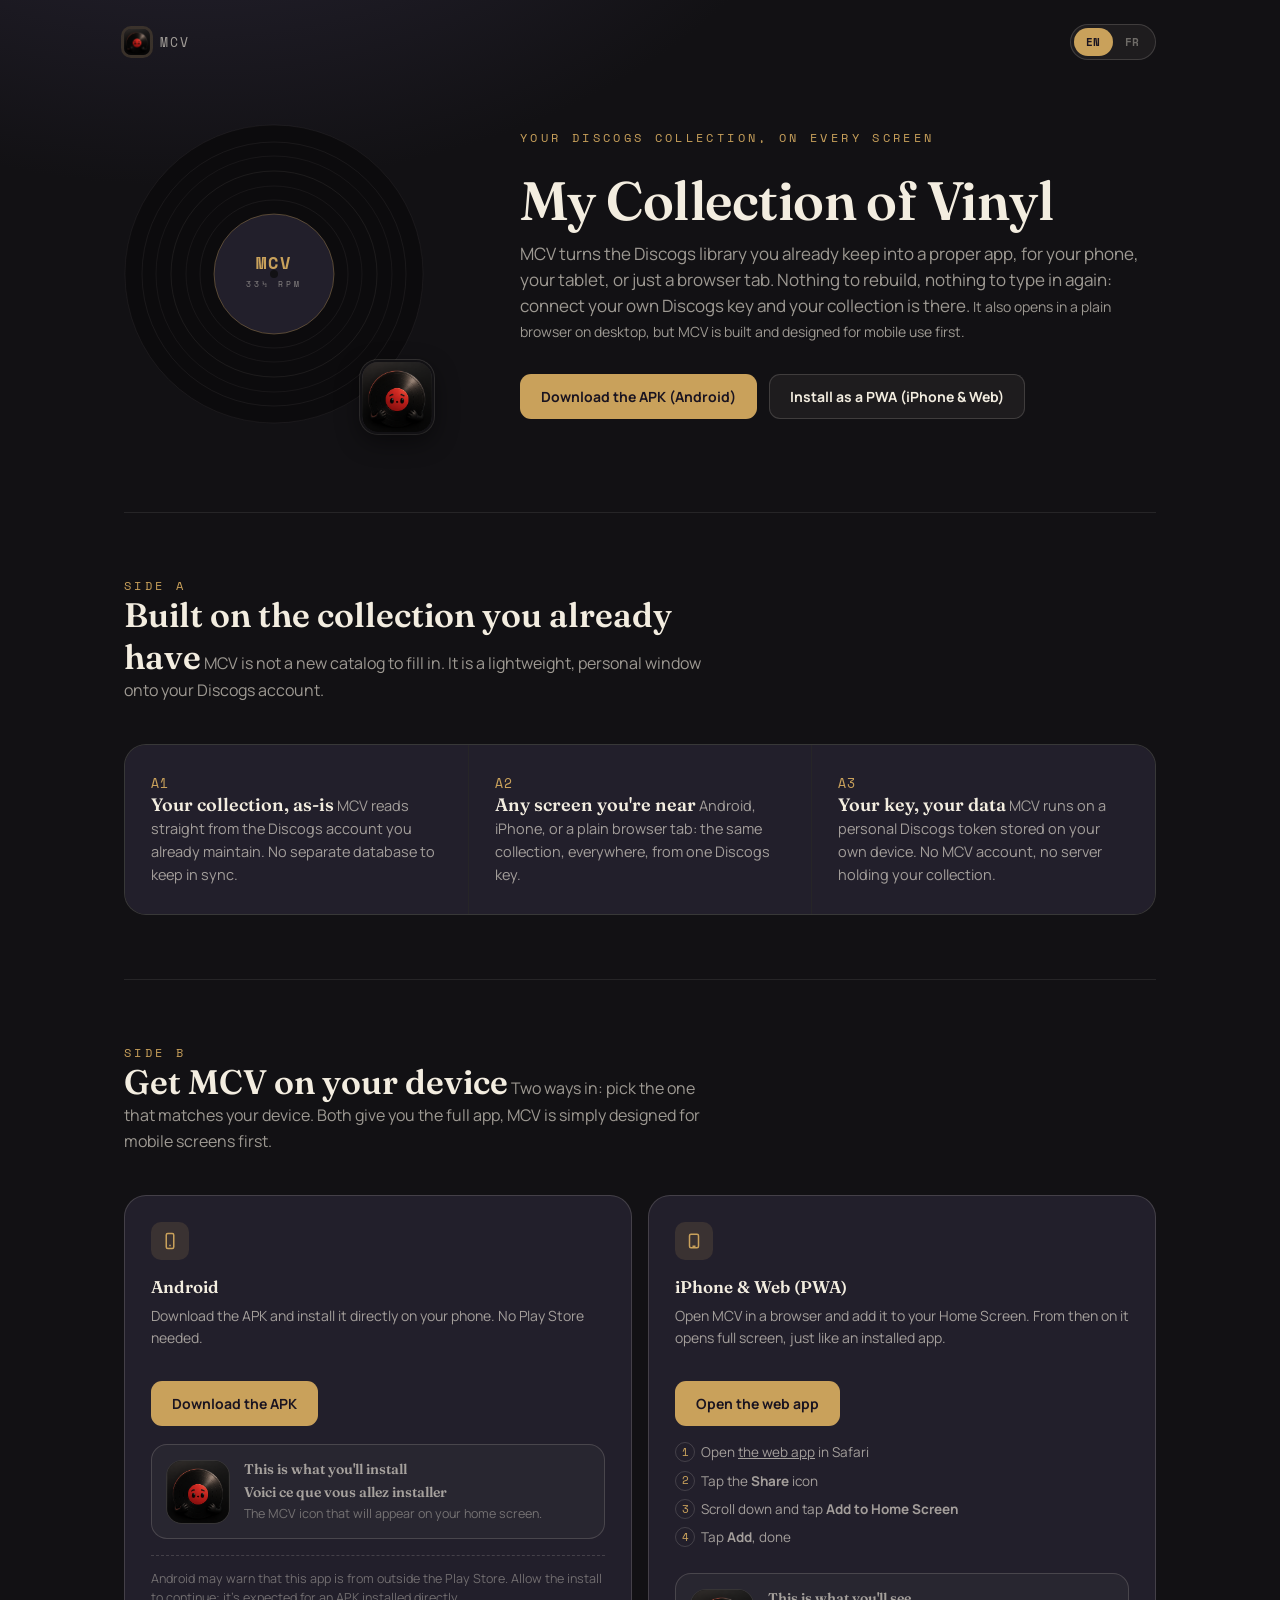
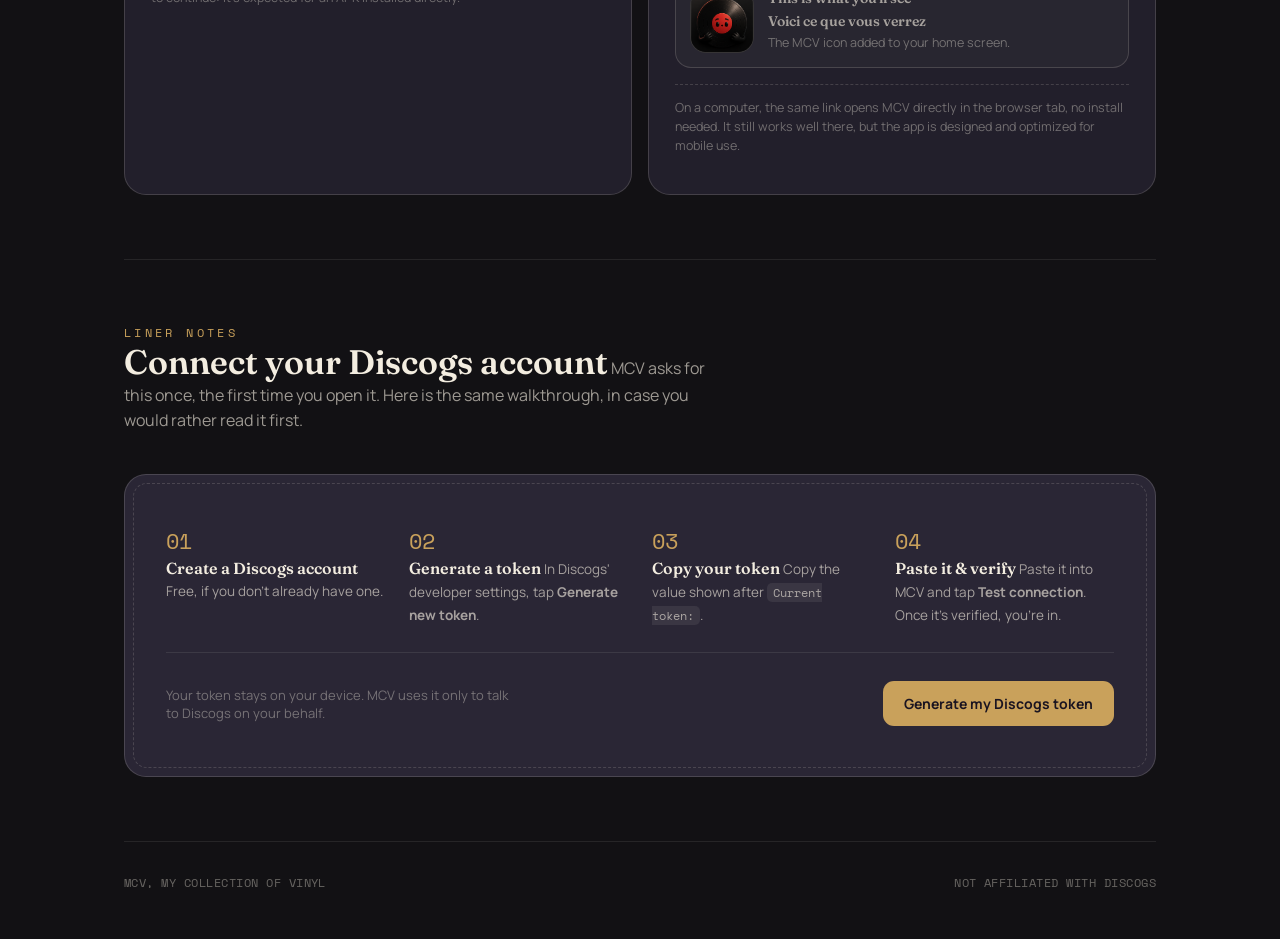
==== commit 38c16225: "[FIX] scroll and link apk on landing page" ====
--- a/landing/index.html
+++ b/landing/index.html
@@ -3,7 +3,8 @@
 <head>
 <meta charset="UTF-8">
 <meta name="viewport" content="width=device-width, initial-scale=1.0">
-<title>MCV — My Collection of Vinyl</title>
+<link rel="icon" type="image/png" href="./assets/logo.png">
+<title>My Collection of Vinyl</title>
 <meta name="description" content="Your Discogs vinyl collection, pressed into an app for Android, iPhone and the web.">
 <link rel="preconnect" href="https://fonts.googleapis.com">
 <link rel="preconnect" href="https://fonts.gstatic.com" crossorigin>
@@ -145,14 +146,10 @@
 
   .record-wrap{
     position:relative;
-    width:300px;
-    height:300px;
-    max-width:70vw;
-    max-height:70vw;
-  }
-  @media (min-width:481px){
-    .record-wrap{ max-width:300px; max-height:300px; }
-  }
+    width:clamp(160px, 65vw, 300px);
+    height:clamp(160px, 65vw, 300px);
+  }
+
   .record{
     width:100%;height:100%;
     animation:spin 9s linear infinite;
@@ -166,8 +163,8 @@
     position:absolute;
     bottom:-10px;
     right:-10px;
-    width:74px;
-    height:74px;
+    width:clamp(44px, 25vw, 74px);
+    height:clamp(44px, 25vw, 74px);
     border-radius:18px;
     background:var(--bg-plum);
     border:2px solid var(--bg-void);
@@ -185,7 +182,7 @@
 
   h1.headline{
     font-size:clamp(30px, 6vw, 54px);
-    line-height:1.04;
+    line-height:1.5;
     letter-spacing:-.01em;
   }
   .tagline{
@@ -474,7 +471,7 @@
       <p class="tagline" data-fr style="margin-top:10px; font-size:14px;">Elle s'ouvre aussi dans un simple navigateur sur ordinateur, mais MCV est conçue et pensée pour un usage mobile en premier lieu.</p>
 
       <div class="hero-actions">
-        <a class="btn btn-primary" href="./downloads/mcv.apk" download>
+        <a class="btn btn-primary" href="../downloads/mcv.apk" download>
           <span data-en>Download the APK (Android)</span><span data-fr>Télécharger l'APK (Android)</span>
         </a>
         <a class="btn btn-ghost" href="#get-app">
@@ -540,7 +537,7 @@
         <h3 data-fr>Android</h3>
         <p data-en>Download the APK and install it directly on your phone. No Play Store needed.</p>
         <p data-fr>Téléchargez l'APK et installez-le directement sur votre téléphone, sans passer par le Play Store.</p>
-        <a class="btn btn-primary" href="./downloads/mcv.apk" download>
+        <a class="btn btn-primary" href="../downloads/mcv.apk" download>
           <span data-en>Download the APK</span><span data-fr>Télécharger l'APK</span>
         </a>
         <div class="app-preview">
@@ -556,7 +553,7 @@
         <p class="note" data-fr>Android peut signaler que l'application vient d'en dehors du Play Store. Autorisez l'installation à continuer, c'est normal pour un APK installé directement.</p>
       </div>
 
-      <div class="card">
+      <div class="card" id="pwa-card">
         <div class="icon" aria-hidden="true">
           <svg width="18" height="18" viewBox="0 0 24 24" fill="none" stroke="currentColor" stroke-width="2"><rect x="6" y="3" width="12" height="18" rx="2"/><line x1="10" y1="19" x2="14" y2="19"/></svg>
         </div>
@@ -667,6 +664,28 @@
       if (saved === 'fr' || saved === 'en') setLang(saved);
     } catch(e) {}
   })();
+
+  // --- Scroll vers une section, avec un offset différent mobile/desktop ---
+  function scrollToSection() {
+    const isMobile = window.innerWidth <= 820;
+    const targetId = isMobile ? 'pwa-card' : 'get-app';
+    const target = document.getElementById(targetId);
+    if (!target) return;
+
+    const offset = isMobile ? 50 : -50; // ajuste si besoin
+    const y = target.getBoundingClientRect().top + window.pageYOffset - offset;
+    window.scrollTo({ top: y, behavior: 'smooth' });
+  }
+
+  document.querySelectorAll('a[href^="#"]').forEach(link => {
+    link.addEventListener('click', (e) => {
+      const id = link.getAttribute('href').slice(1);
+      if (document.getElementById(id)) {
+        e.preventDefault();
+        scrollToSection(id);
+      }
+    });
+  });
 </script>
 
 </body>
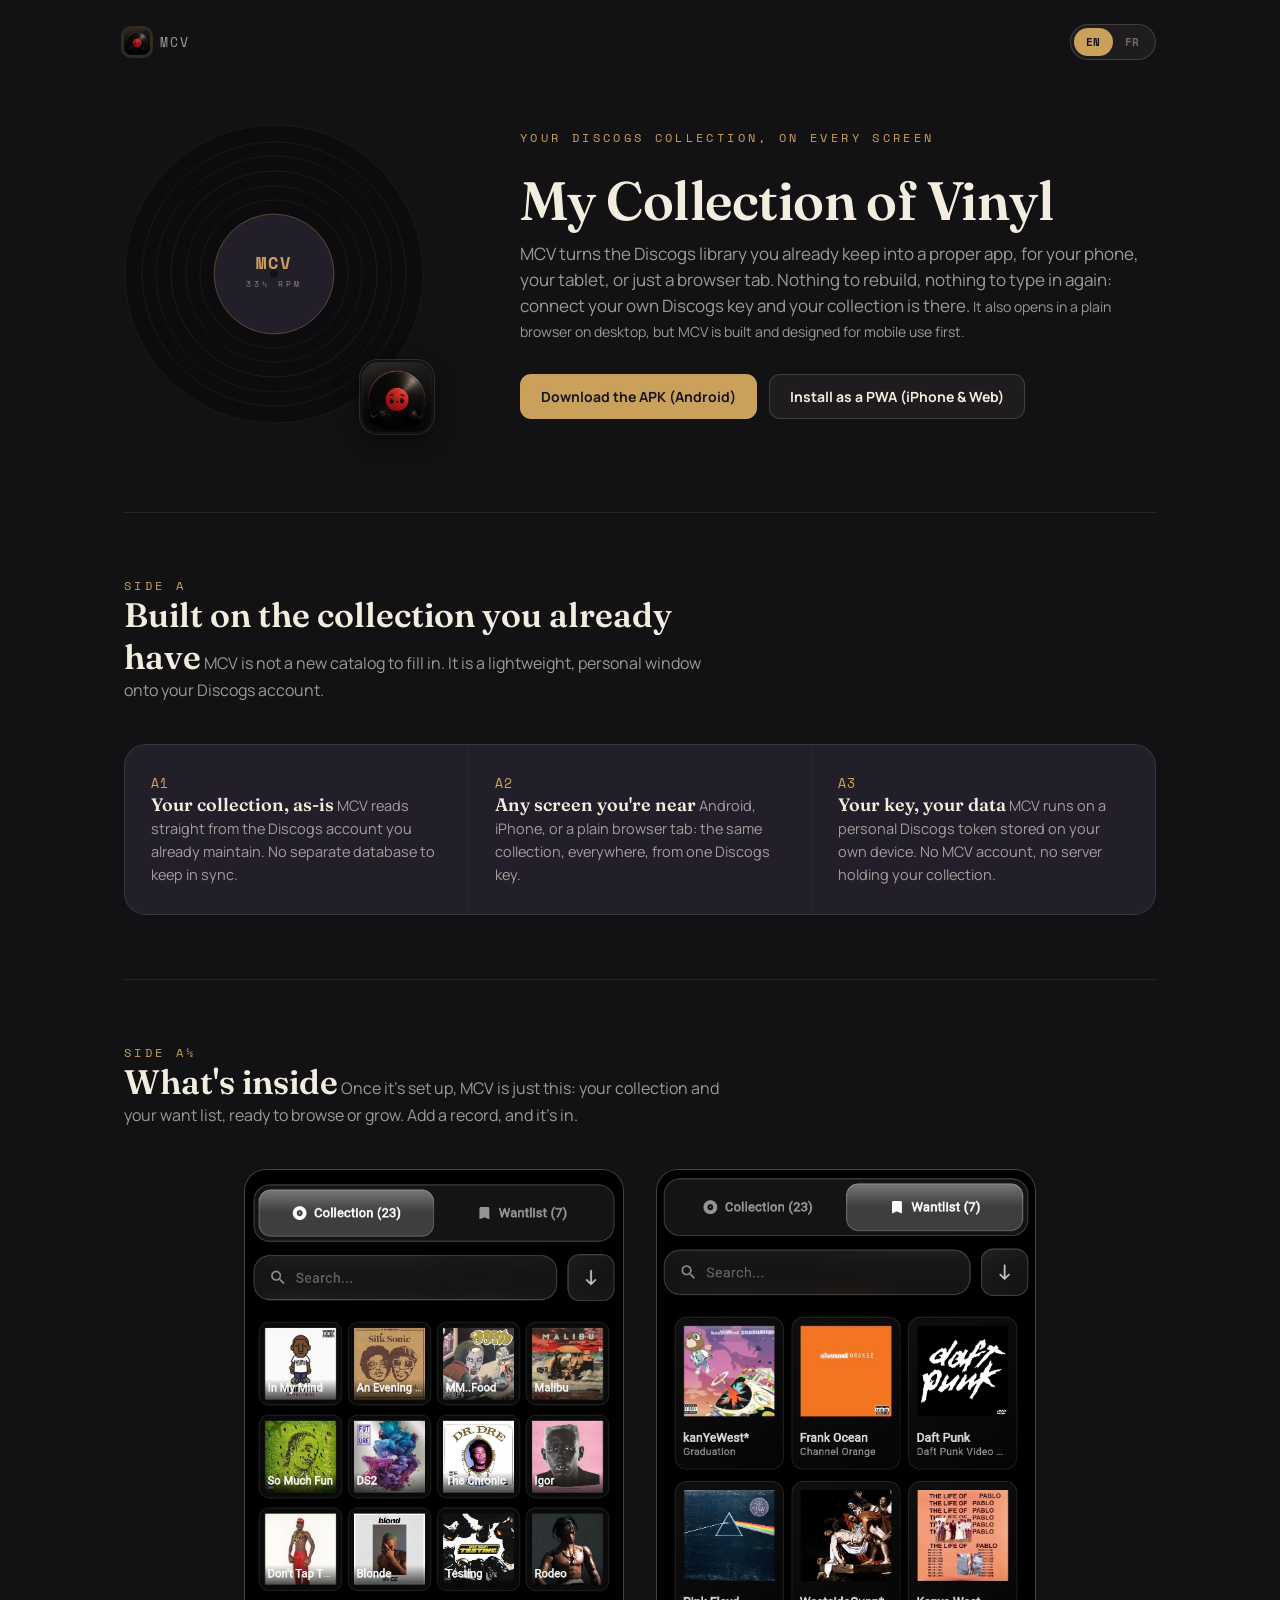
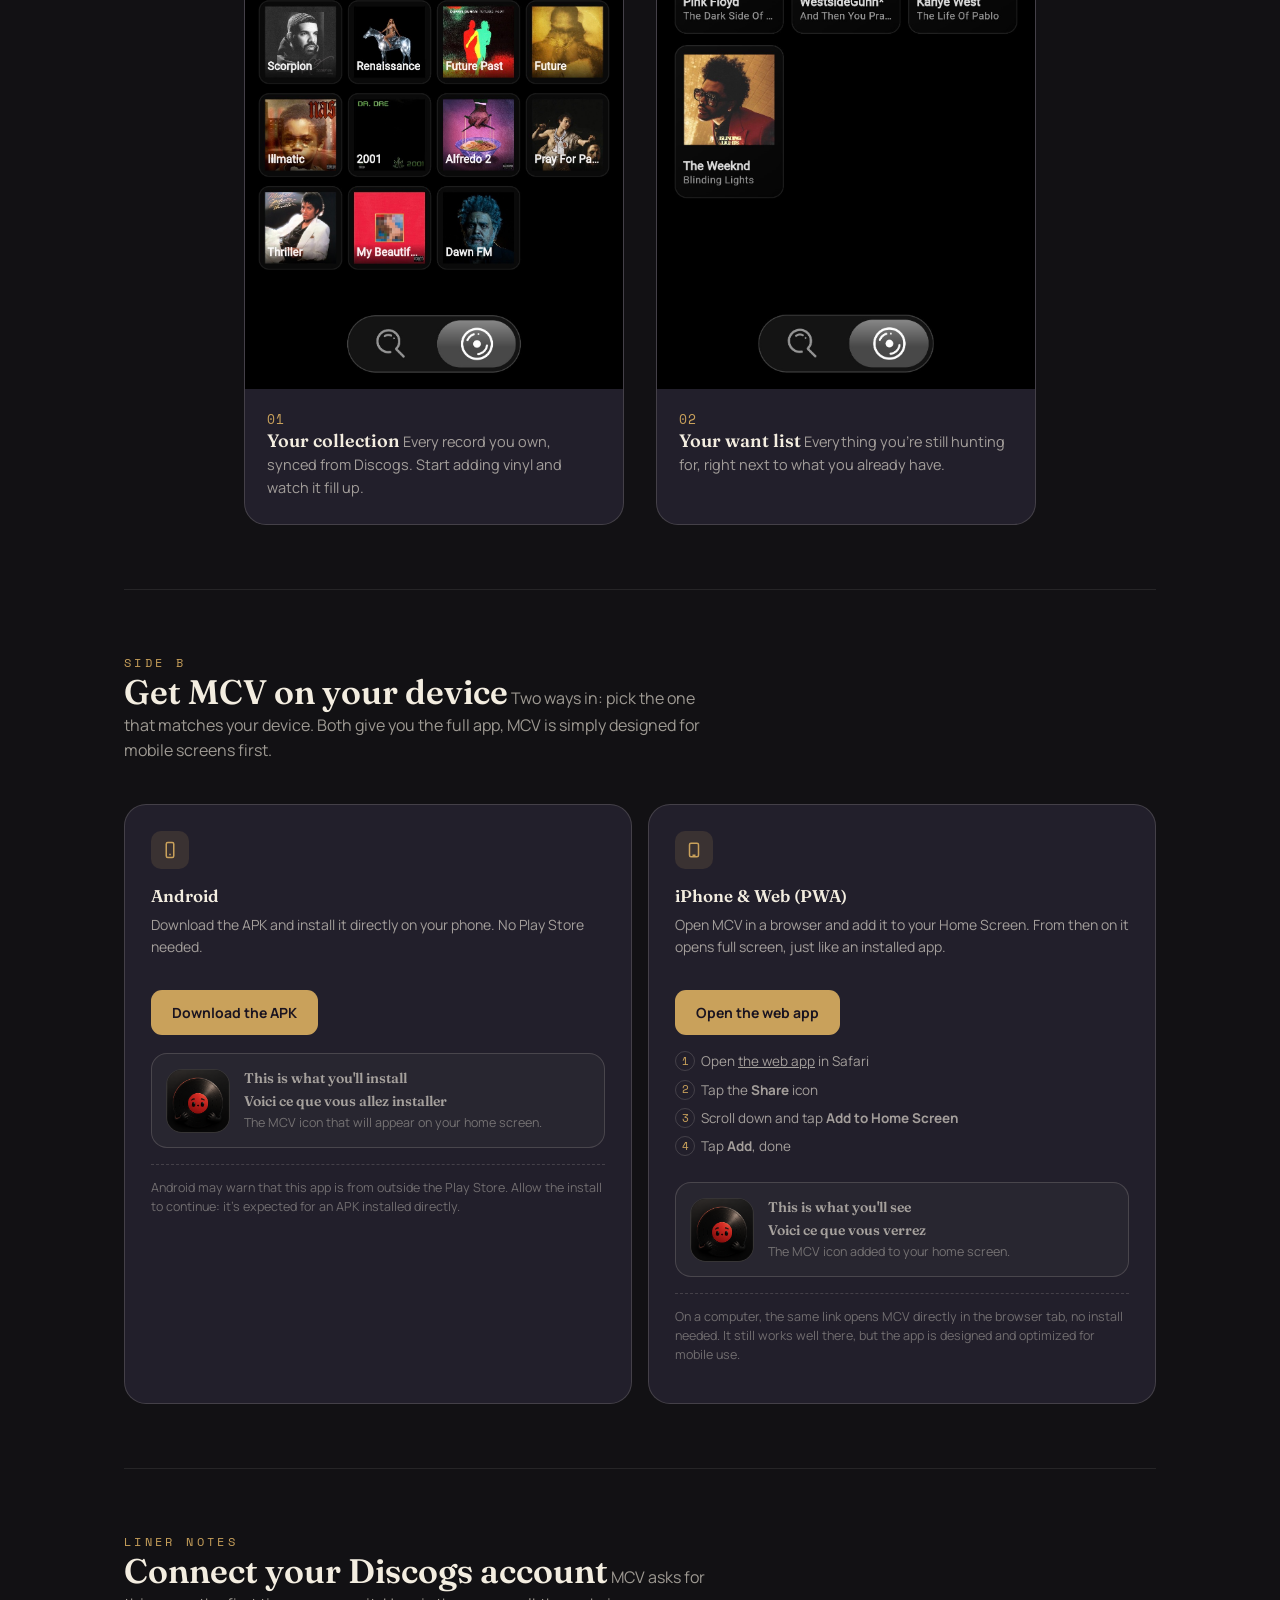
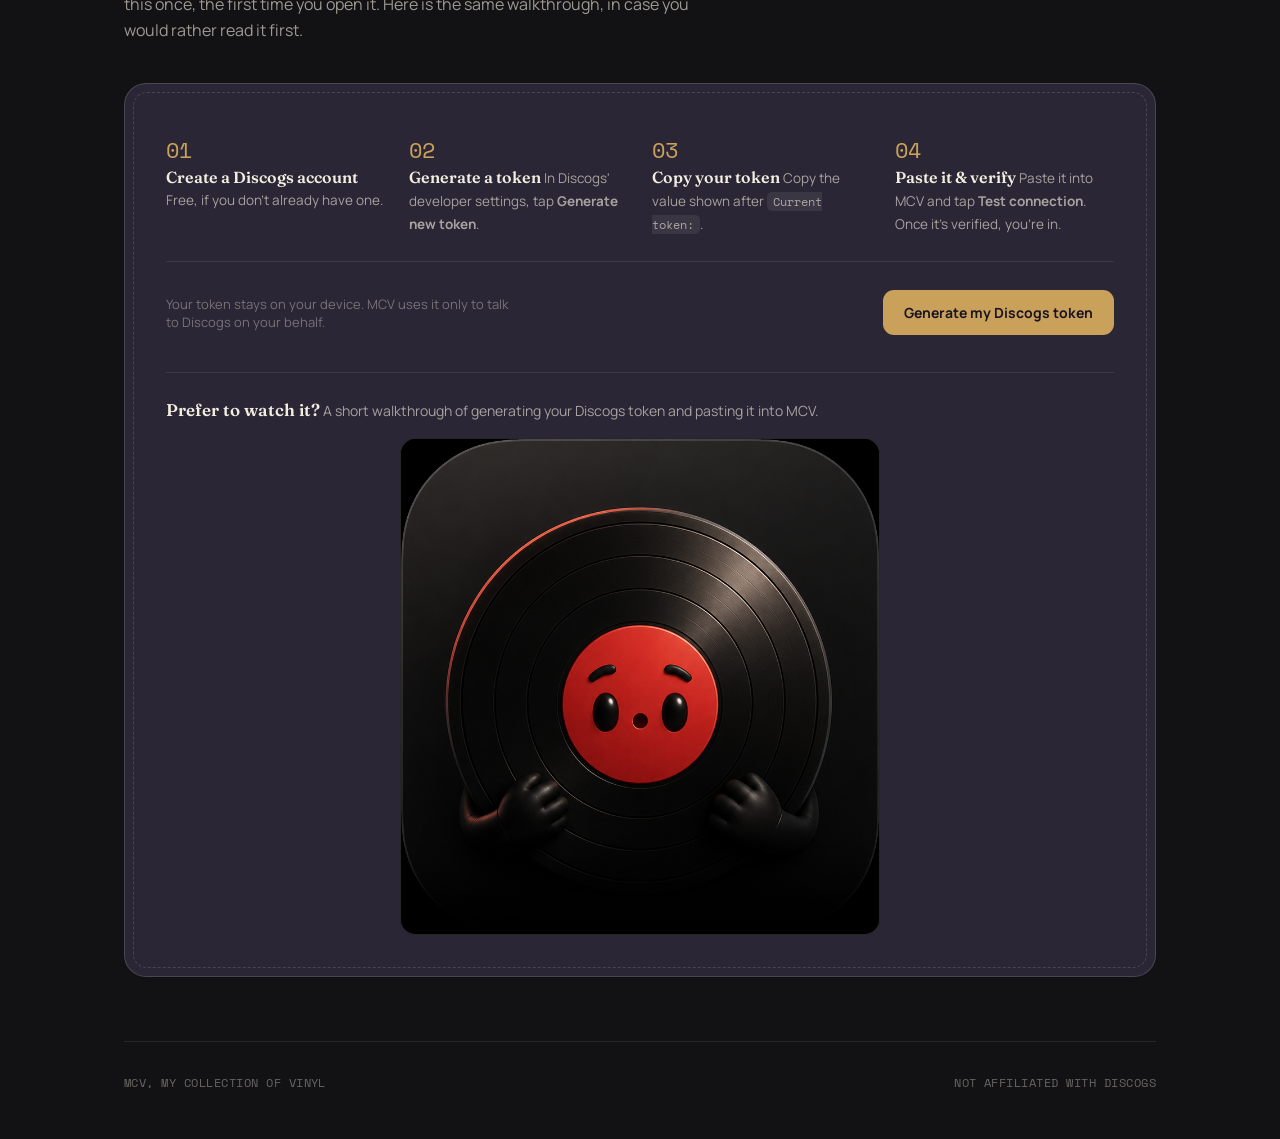
==== commit 966b35a5: "[ADD] tuto connection" ====
--- a/landing/index.html
+++ b/landing/index.html
@@ -348,6 +348,66 @@
     margin-bottom:2px;
   }
 
+  /* ---------- SCREENSHOTS ---------- */
+  /* ---------- SCREENSHOTS ---------- */
+  .shots{
+    display:grid;
+    grid-template-columns:repeat(2, minmax(0, 380px));
+    justify-content:center;
+    gap:32px;
+  }
+  @media (max-width:820px){ .shots{ grid-template-columns:repeat(2, minmax(0, 280px)); gap:20px; } }
+  @media (max-width:600px){ .shots{ grid-template-columns:minmax(0,260px); } }
+  .shot-card{
+    background:var(--bg-plum);
+    border:1px solid var(--groove-strong);
+    border-radius:var(--radius-lg);
+    overflow:hidden;
+  }
+  .shot-card .shot-img{
+    width:100%;
+    aspect-ratio:9/19.5;
+    object-fit:cover;
+    display:block;
+    background:var(--bg-void);
+  }
+  .shot-card .shot-caption{
+    padding:20px 22px 24px;
+  }
+  .shot-card .idx{
+    font-family:'Space Mono', monospace;
+    color:var(--gold);
+    font-size:13px;
+    letter-spacing:.08em;
+  }
+  .shot-card h3{ font-size:18px; margin-top:10px; }
+  .shot-card p{ color:var(--ink-dim); font-size:14.5px; line-height:1.6; margin-top:8px; }
+
+  /* ---------- VIDEO TUTORIAL ---------- */
+   .video-block{
+    margin-top:28px;
+    padding-top:26px;
+    border-top:1px solid var(--groove);
+  }
+  .video-block .video-head{ margin-bottom:16px; }
+  .video-block h3{ font-size:17px; }
+  .video-block p{ color:var(--ink-dim); font-size:14px; line-height:1.6; margin-top:6px; max-width:56ch; }
+  .video-frame{
+    border-radius:var(--radius-md);
+    overflow:hidden;
+    border:1px solid var(--groove-strong);
+    background:#000;
+    width:min(480px, 100%);
+    margin:0 auto;
+  }
+  .video-frame video{
+    display:block;
+    width:100%;
+    max-height:80vh;
+    object-fit:contain;
+    background:#000;
+  }
+
   /* ---------- SETUP (liner notes) ---------- */
   .liner{
     background:var(--bg-plum-2);
@@ -513,6 +573,41 @@
         <h3 data-fr>Votre clé, vos données</h3>
         <p data-en>MCV runs on a personal Discogs token stored on your own device. No MCV account, no server holding your collection.</p>
         <p data-fr>MCV fonctionne avec un jeton Discogs personnel stocké sur votre propre appareil. Aucun compte MCV, aucun serveur ne conserve votre collection.</p>
+      </div>
+    </div>
+  </section>
+
+  <!-- ---------- SCREENSHOTS ---------- -->
+  <section id="screenshots">
+    <div class="section-head">
+      <div class="eyebrow" data-en>SIDE A½</div>
+      <div class="eyebrow" data-fr>FACE A½</div>
+      <h2 data-en>What's inside</h2>
+      <h2 data-fr>Ce qu'il y a à l'intérieur</h2>
+      <p data-en>Once it's set up, MCV is just this: your collection and your want list, ready to browse or grow. Add a record, and it's in.</p>
+      <p data-fr>Une fois configurée, MCV c'est simplement ça : votre collection et votre want list, prêtes à parcourir ou à faire grandir. Ajoutez un vinyle, et c'est fait.</p>
+    </div>
+
+    <div class="shots">
+      <div class="shot-card">
+        <img class="shot-img" src="./assets/collection_screen.jpeg" alt="MCV collection screen">
+        <div class="shot-caption">
+          <div class="idx">01</div>
+          <h3 data-en>Your collection</h3>
+          <h3 data-fr>Votre collection</h3>
+          <p data-en>Every record you own, synced from Discogs. Start adding vinyl and watch it fill up.</p>
+          <p data-fr>Chaque vinyle que vous possédez, synchronisé depuis Discogs. Commencez à ajouter des vinyles et regardez-la se remplir.</p>
+        </div>
+      </div>
+      <div class="shot-card">
+        <img class="shot-img" src="./assets/wantlist_screen.jpeg" alt="MCV want list screen">
+        <div class="shot-caption">
+          <div class="idx">02</div>
+          <h3 data-en>Your want list</h3>
+          <h3 data-fr>Votre want list</h3>
+          <p data-en>Everything you're still hunting for, right next to what you already have.</p>
+          <p data-fr>Tout ce que vous êtes encore en train de chercher, juste à côté de ce que vous avez déjà.</p>
+        </div>
       </div>
     </div>
   </section>
@@ -640,6 +735,20 @@
             <span data-en>Generate my Discogs token</span><span data-fr>Générer mon jeton Discogs</span>
           </a>
         </div>
+
+        <div class="video-block">
+          <div class="video-head">
+            <h3 data-en>Prefer to watch it?</h3>
+            <h3 data-fr>Vous préférez regarder ?</h3>
+            <p data-en>A short walkthrough of generating your Discogs token and pasting it into MCV.</p>
+            <p data-fr>Une courte vidéo qui montre comment générer votre jeton Discogs et le coller dans MCV.</p>
+          </div>
+          <div class="video-frame">
+            <video controls preload="metadata" playsinline poster="./assets/logo.png">
+              <source src="./assets/tuto_connection.mp4" type="video/mp4">
+            </video>
+          </div>
+        </div>
       </div>
     </div>
   </section>
